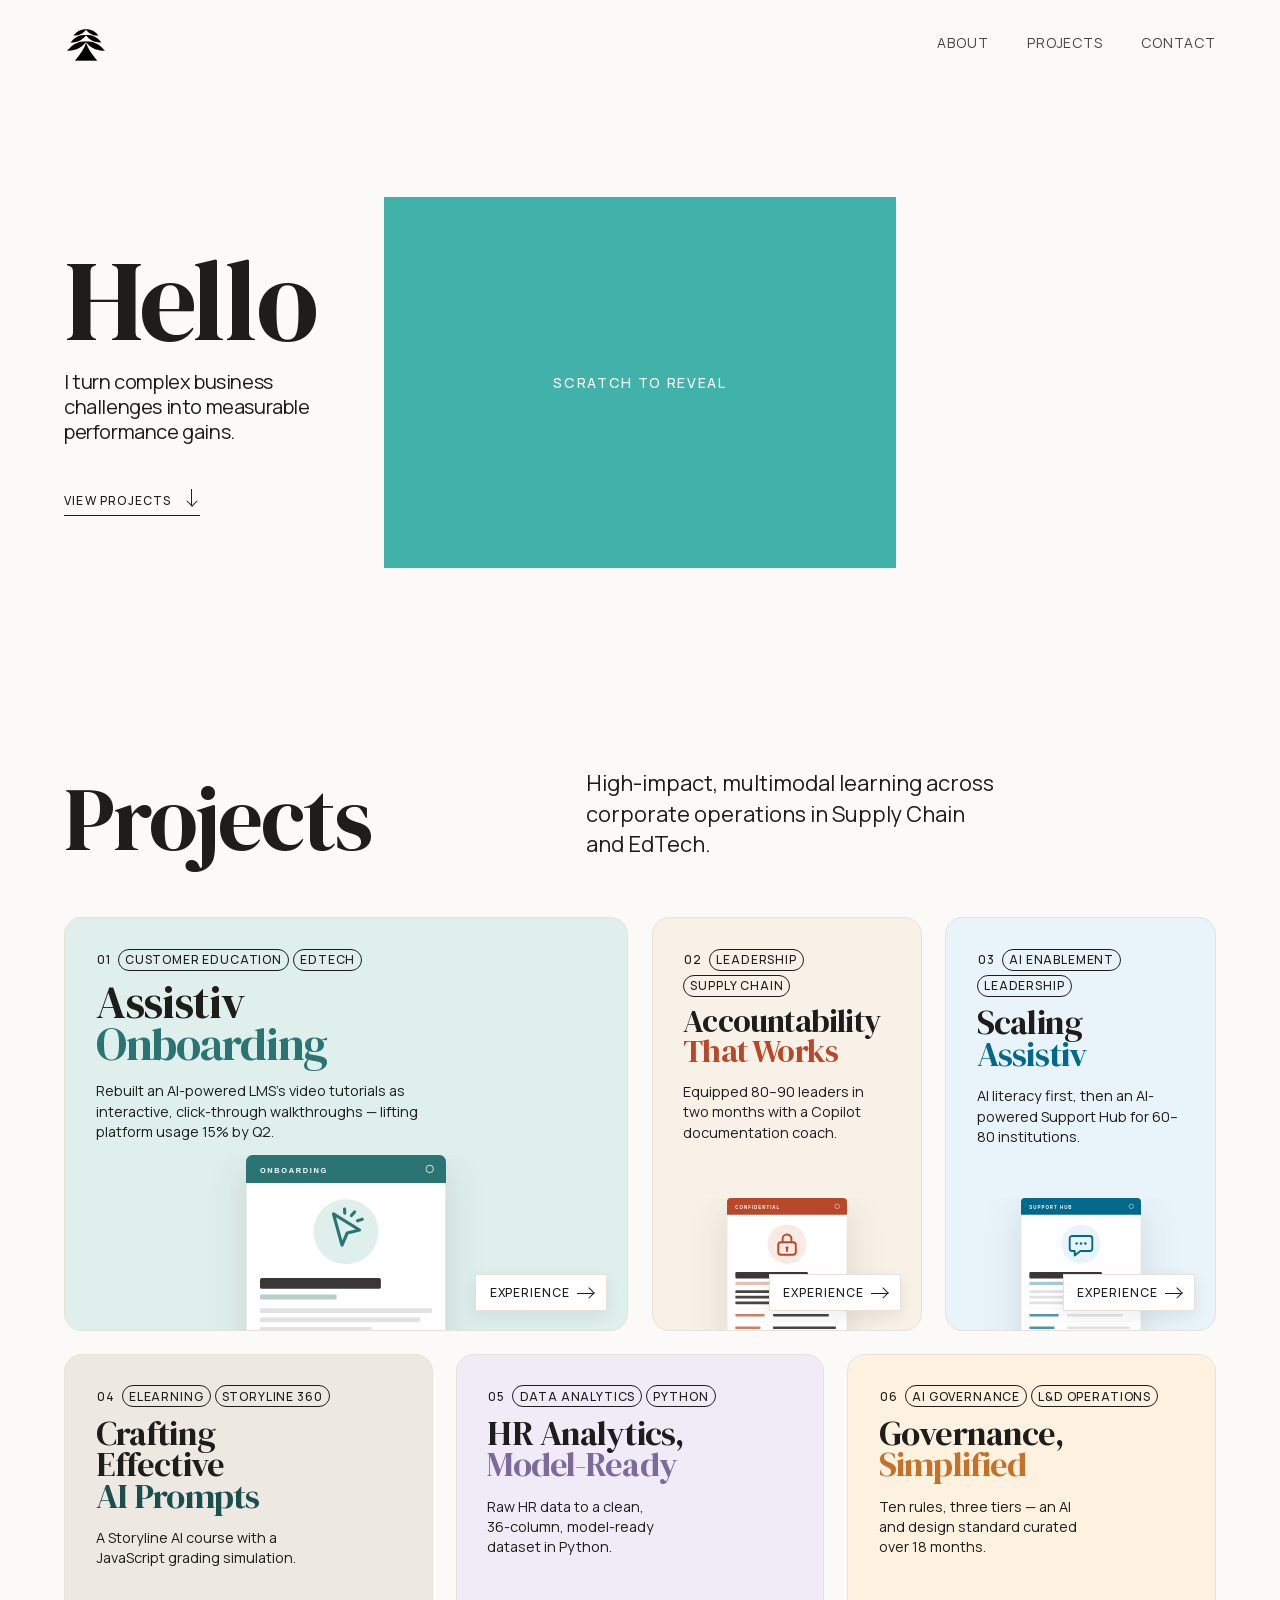
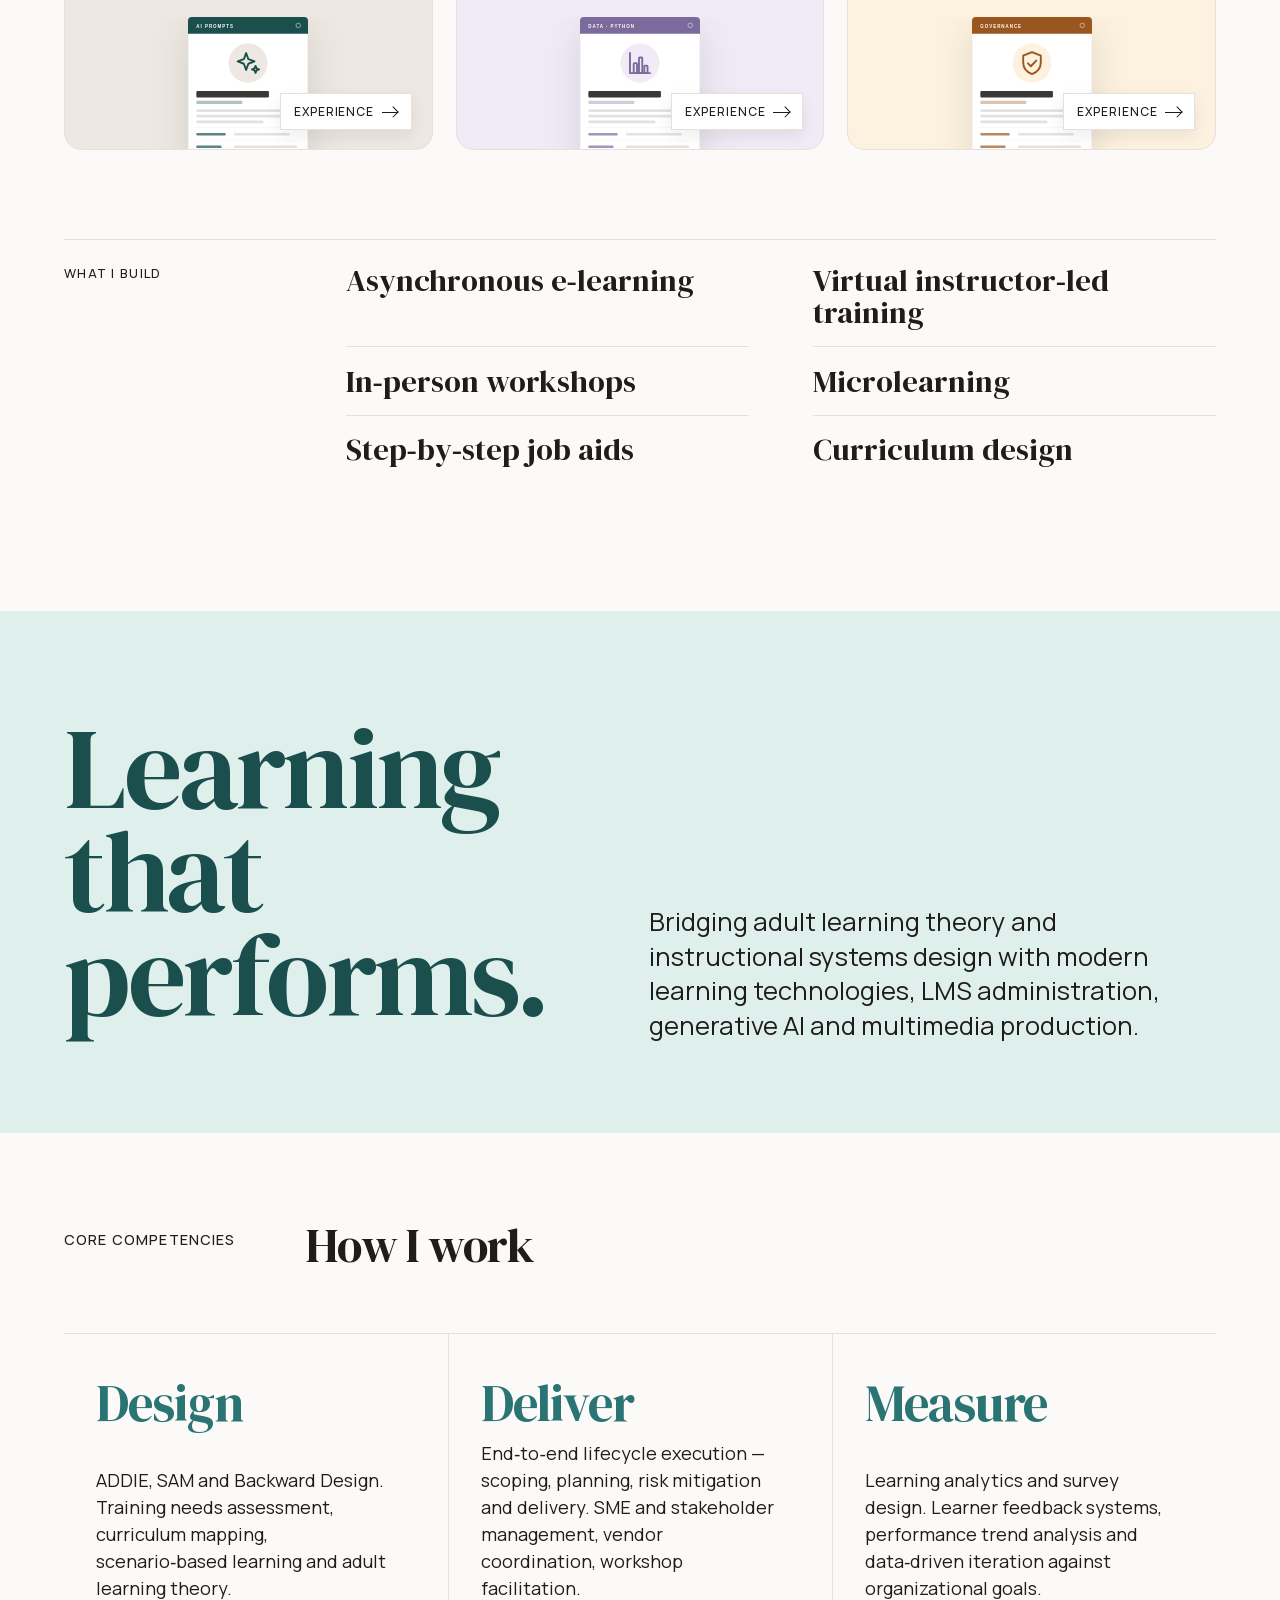
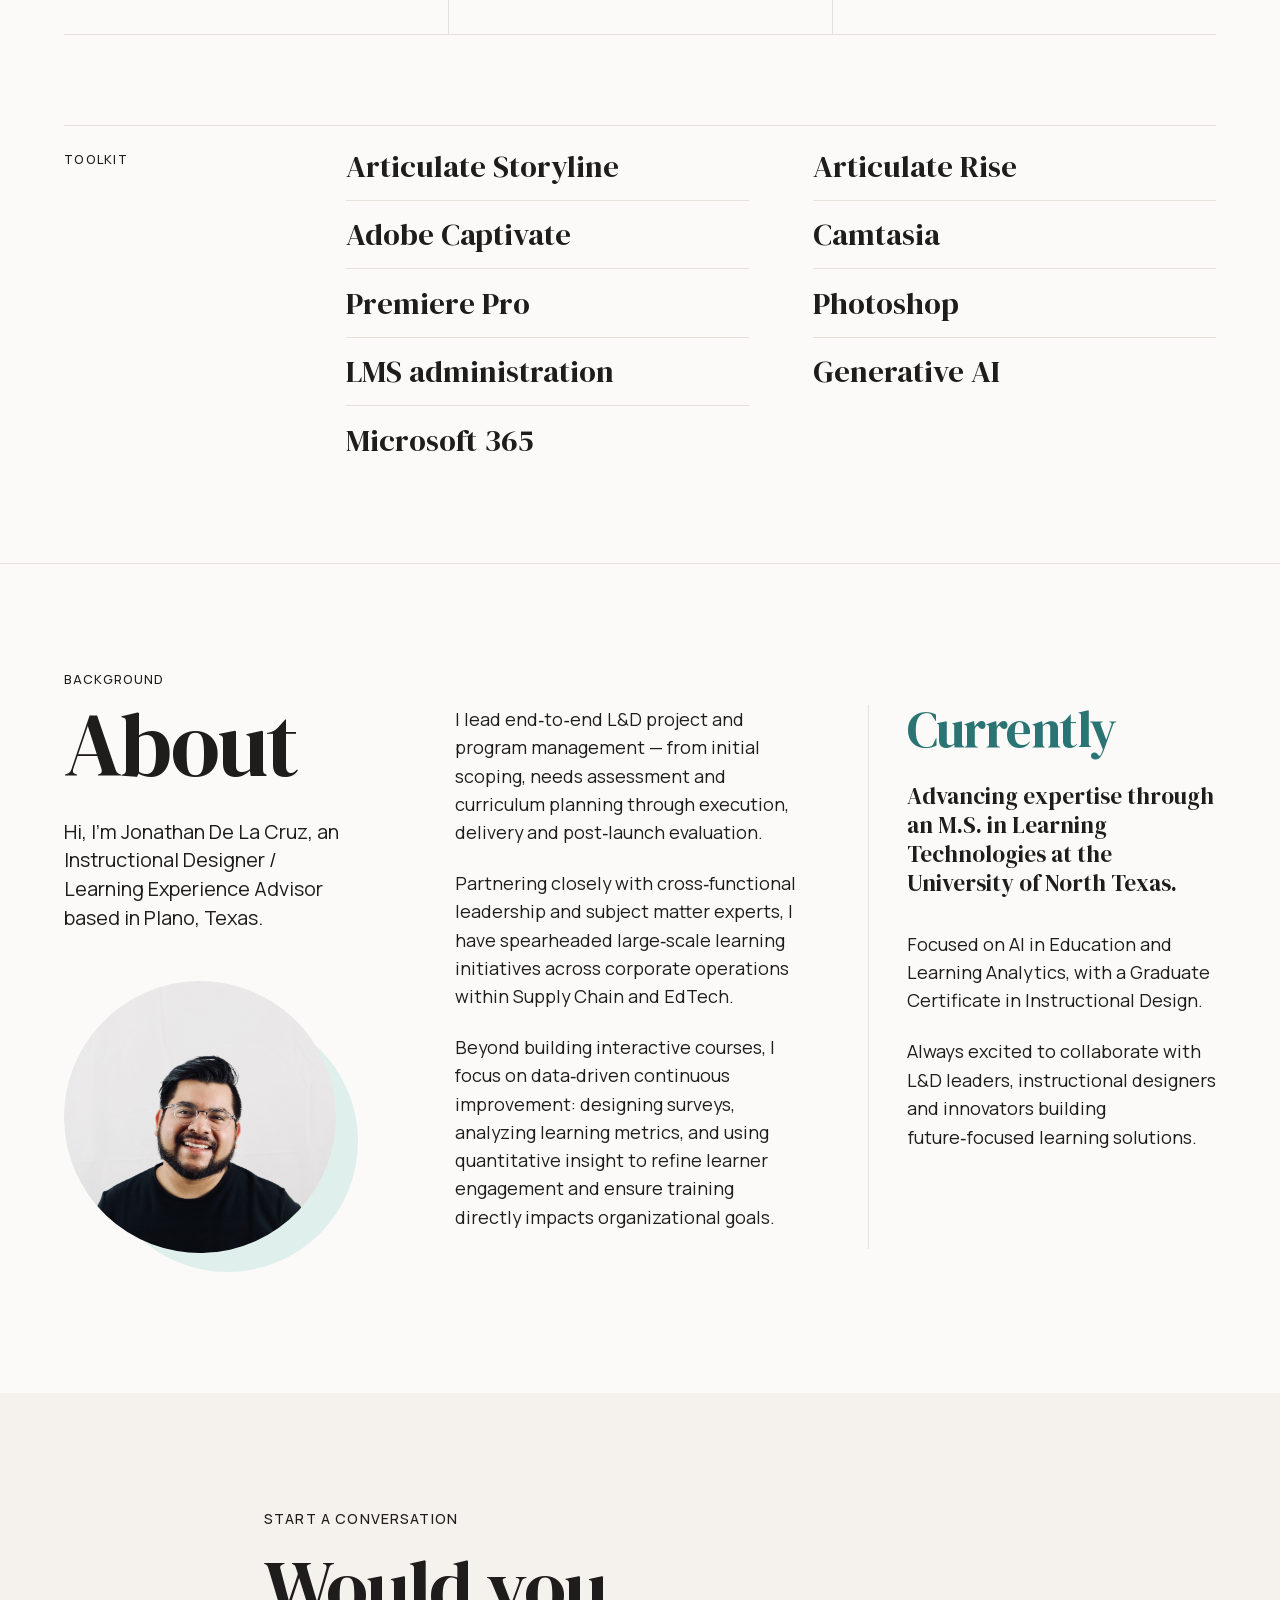
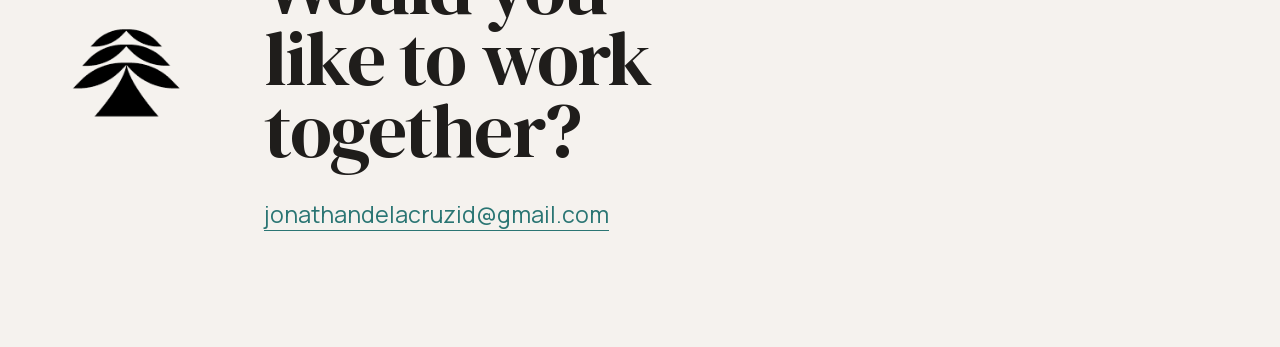
==== index.html @ afb8cd5b "First version of portfolio Static site for GitHub Pages at jonathandelacruzid.github.io. Original .m" ====
<!DOCTYPE html>
<html lang="en">
<head>
  <meta charset="UTF-8">
  <meta name="viewport" content="width=device-width, initial-scale=1">
  <meta name="description" content="Portfolio of Jonathan De La Cruz — Instructional Designer based in Plano, Texas.">
  <link rel="icon" type="image/png" href="/brand/logo.png">
  <title>Jonathan De La Cruz — Instructional Designer</title>
  <link rel="stylesheet" href="/_astro/global.C__PRQxV.css?v=2026091125">
</head>
<body>
<a class="skip-link" href="#top">Skip to main content</a>

<header class="site-header">
  <a class="mark-link" href="#top" aria-label="Home"><img src="/brand/logo.png" alt=""></a>
  <nav aria-label="Primary navigation">
    <a href="#about">About</a>
    <a href="#projects">Projects</a>
    <a href="#contact">Contact</a>
  </nav>
</header>

<main id="top" tabindex="-1">

  <!-- ============ HERO ============ -->
  <section class="hero" aria-labelledby="hero-title">
    <div class="hero-copy">
      <p class="hero-hello">Hello</p>
      <h1 id="hero-title">I turn complex business challenges into measurable performance gains.</h1>
      <a class="hero-project-link" href="#projects">View projects <span class="ui-arrow ui-arrow-down" aria-hidden="true"></span></a>
    </div>
    <!-- Interactive scratch panel. Scratching reveals the name and title underneath. -->
    <div class="scratch-reveal" role="button" tabindex="0" aria-label="Scratch to reveal: Jonathan De La Cruz, Instructional Designer / Learning Experience Advisor">
      <div class="scratch-underlay" aria-hidden="true">
        <span class="scratch-name">Jonathan De La Cruz</span>
        <span class="scratch-title">Instructional Designer / Learning Experience Advisor</span>
      </div>
      <canvas class="scratch-canvas" aria-hidden="true"></canvas>
      <p class="scratch-prompt">Scratch to reveal</p>
    </div>
  </section>

  <!-- ============ PROJECTS ============ -->
  <section class="project-index" id="projects" aria-labelledby="projects-title">
    <header class="project-index-heading">
      <h2 id="projects-title">Projects</h2>
      <p>High-impact, multimodal learning across corporate operations in Supply Chain and EdTech.</p>
    </header>

    <div class="project-mosaic">

      <article class="project-tile project-tile--01">
        <div class="tile-copy">
          <p class="tile-number"><span>01</span><span>Customer education</span><span>EdTech</span></p>
          <h3><a class="tile-main-link" href="/projects/01/">Assistiv<br><em>Onboarding</em></a></h3>
          <p>Rebuilt an AI-powered LMS’s video tutorials as interactive, click-through walkthroughs — lifting platform usage 15% by Q2.</p>
        </div>
        <div class="tile-art" aria-hidden="true"><img src="/images/cards/01.svg" alt=""></div>
        <a class="tile-experience" href="/projects/01/" aria-label="Experience: Assistiv Onboarding">Experience <span class="ui-arrow" aria-hidden="true"></span></a>
      </article>

      <article class="project-tile project-tile--02">
        <div class="tile-copy">
          <p class="tile-number"><span>02</span><span>Leadership</span><span>Supply chain</span></p>
          <h3><a class="tile-main-link" href="/projects/02/">Accountability <em>That Works</em></a></h3>
          <p>Equipped 80–90 leaders in two months with a Copilot documentation coach.</p>
        </div>
        <div class="tile-art" aria-hidden="true"><img src="/images/cards/02.svg" alt=""></div>
        <a class="tile-experience" href="/projects/02/" aria-label="Experience: Accountability That Works">Experience <span class="ui-arrow" aria-hidden="true"></span></a>
      </article>

      <article class="project-tile project-tile--03">
        <div class="tile-copy">
          <p class="tile-number"><span>03</span><span>AI enablement</span><span>Leadership</span></p>
          <h3><a class="tile-main-link" href="/projects/03/">Scaling <em>Assistiv</em></a></h3>
          <p>AI literacy first, then an AI-powered Support Hub for 60–80 institutions.</p>
        </div>
        <div class="tile-art" aria-hidden="true"><img src="/images/cards/03.svg" alt=""></div>
        <a class="tile-experience" href="/projects/03/" aria-label="Experience: Scaling Assistiv">Experience <span class="ui-arrow" aria-hidden="true"></span></a>
      </article>

      <article class="project-tile project-tile--04">
        <div class="tile-copy">
          <p class="tile-number"><span>04</span><span>eLearning</span><span>Storyline 360</span></p>
          <h3><a class="tile-main-link" href="/projects/04/">Crafting Effective<br><em>AI Prompts</em></a></h3>
          <p>A Storyline AI course with a JavaScript grading simulation.</p>
        </div>
        <div class="tile-art" aria-hidden="true"><img src="/images/cards/04.svg" alt=""></div>
        <a class="tile-experience" href="/projects/04/" aria-label="Experience: Crafting Effective AI Prompts">Experience <span class="ui-arrow" aria-hidden="true"></span></a>
      </article>

      <article class="project-tile project-tile--05">
        <div class="tile-copy">
          <p class="tile-number"><span>05</span><span>Data analytics</span><span>Python</span></p>
          <h3><a class="tile-main-link" href="/projects/05/">HR Analytics,<br><em>Model-Ready</em></a></h3>
          <p>Raw HR data to a clean, 36-column, model-ready dataset in Python.</p>
        </div>
        <div class="tile-art" aria-hidden="true"><img src="/images/cards/05.svg" alt=""></div>
        <a class="tile-experience" href="/projects/05/" aria-label="Experience: HR Analytics, Model-Ready">Experience <span class="ui-arrow" aria-hidden="true"></span></a>
      </article>

      <article class="project-tile project-tile--06">
        <div class="tile-copy">
          <p class="tile-number"><span>06</span><span>AI governance</span><span>L&amp;D operations</span></p>
          <h3><a class="tile-main-link" href="/projects/06/">Governance,<br><em>Simplified</em></a></h3>
          <p>Ten rules, three tiers — an AI and design standard curated over 18 months.</p>
        </div>
        <div class="tile-art" aria-hidden="true"><img src="/images/cards/06.svg" alt=""></div>
        <a class="tile-experience" href="/projects/06/" aria-label="Experience: Governance, Simplified">Experience <span class="ui-arrow" aria-hidden="true"></span></a>
      </article>

    </div>

    <aside class="capabilities" aria-labelledby="capabilities-title">
      <h3 id="capabilities-title">What I build</h3>
      <ul>
        <li>Asynchronous e&#8209;learning</li>
        <li>Virtual instructor&#8209;led training</li>
        <li>In&#8209;person workshops</li>
        <li>Microlearning</li>
        <li>Step&#8209;by&#8209;step job aids</li>
        <li>Curriculum design</li>
      </ul>
    </aside>
  </section>


  <!-- ============ STATEMENT ============ -->
  <section class="practice-transition">
    <h2>Learning that performs.</h2>
    <p>Bridging adult learning theory and instructional systems design with modern learning
      technologies, LMS administration, generative AI and multimedia production.</p>
  </section>

  <!-- ============ PRACTICE ============ -->
  <section class="practice" aria-labelledby="practice-title">
    <div class="practice-intro">
      <p class="section-label">Core competencies</p>
      <h2 id="practice-title">How I work</h2>
    </div>

    <div class="practice-grid">
      <article class="practice-item">
        <h3>Design</h3>
        <p>ADDIE, SAM and Backward Design. Training needs assessment, curriculum mapping,
          scenario&#8209;based learning and adult learning theory.</p>
      </article>
      <article class="practice-item design">
        <h3>Deliver</h3>
        <p>End&#8209;to&#8209;end lifecycle execution — scoping, planning, risk mitigation and delivery.
          SME and stakeholder management, vendor coordination, workshop facilitation.</p>
      </article>
      <article class="practice-item experience">
        <h3>Measure</h3>
        <p>Learning analytics and survey design. Learner feedback systems, performance trend
          analysis and data&#8209;driven iteration against organizational goals.</p>
      </article>
    </div>

    <aside class="capabilities" aria-labelledby="toolkit-title">
      <h3 id="toolkit-title">Toolkit</h3>
      <ul>
        <li>Articulate Storyline</li>
        <li>Articulate Rise</li>
        <li>Adobe Captivate</li>
        <li>Camtasia</li>
        <li>Premiere Pro</li>
        <li>Photoshop</li>
        <li>LMS administration</li>
        <li>Generative AI</li>
        <li>Microsoft 365</li>
      </ul>
    </aside>
  </section>

  <!-- ============ ABOUT ============ -->
  <section class="about" id="about" aria-labelledby="about-title">
    <div class="about-heading">
      <p class="section-label">Background</p>
      <h2 id="about-title">About</h2>
      <p>Hi, I’m Jonathan De La Cruz, an Instructional Designer / Learning Experience Advisor based in Plano, Texas.</p>
    </div>
    <figure class="about-portrait">
      <img src="/images/headshot.jpg" alt="Jonathan De La Cruz">
    </figure>
    <div class="about-copy">
      <div class="about-story">
        <p>I lead end&#8209;to&#8209;end L&amp;D project and program management — from initial scoping, needs
          assessment and curriculum planning through execution, delivery and post&#8209;launch evaluation.</p>
        <p>Partnering closely with cross&#8209;functional leadership and subject matter experts, I have
          spearheaded large&#8209;scale learning initiatives across corporate operations within Supply
          Chain and EdTech.</p>
        <p>Beyond building interactive courses, I focus on data&#8209;driven continuous improvement:
          designing surveys, analyzing learning metrics, and using quantitative insight to refine
          learner engagement and ensure training directly impacts organizational goals.</p>
      </div>
      <div class="about-salon">
        <h3>Currently</h3>
        <p class="about-salon-intro">Advancing expertise through an M.S. in Learning Technologies at the
          University of North Texas.</p>
        <p>Focused on AI in Education and Learning Analytics, with a Graduate Certificate in
          Instructional Design.</p>
        <p>Always excited to collaborate with L&amp;D leaders, instructional designers and innovators
          building future&#8209;focused learning solutions.</p>
      </div>
    </div>
  </section>

  <!-- ============ CONTACT ============ -->
  <section class="contact" id="contact" aria-labelledby="contact-title">
    <img src="/brand/logo.png" alt="">
    <div>
      <p class="section-label">Start a conversation</p>
      <h2 id="contact-title">Would you like to work together?</h2>
      <a class="contact-email" href="mailto:jonathandelacruzid@gmail.com">jonathandelacruzid@gmail.com</a>
    </div>
  </section>

</main>

<script type="module">
  // Scratch-to-reveal hero panel. The cover color is read from the --blue
  // token, so it follows the palette in _astro/global.C__PRQxV.css.
  const panel = document.querySelector('.scratch-reveal');
  const canvas = panel?.querySelector('.scratch-canvas');
  if (panel instanceof HTMLElement && canvas instanceof HTMLCanvasElement) {
    const ctx = canvas.getContext('2d');
    let drawing = false;

    const cover = () =>
      getComputedStyle(document.documentElement).getPropertyValue('--accent').trim() || '#41B2A9';

    // Repaint the cover only when the panel's width changes. Phones fire resize when the
    // browser toolbar hides on scroll, which would otherwise wipe the scratch progress.
    let paintedWidth = 0;
    const resize = () => {
      const box = panel.getBoundingClientRect();
      if (Math.round(box.width) === paintedWidth) return;
      paintedWidth = Math.round(box.width);
      const dpr = Math.min(window.devicePixelRatio || 1, 2);
      canvas.width = Math.round(box.width * dpr);
      canvas.height = Math.round(box.height * dpr);
      canvas.style.width = `${box.width}px`;
      canvas.style.height = `${box.height}px`;
      ctx?.setTransform(dpr, 0, 0, dpr, 0, 0);
      if (ctx) {
        ctx.globalCompositeOperation = 'source-over';
        ctx.fillStyle = cover();
        ctx.fillRect(0, 0, box.width, box.height);
      }
    };

    const scratch = (event) => {
      if (!ctx) return;
      const box = canvas.getBoundingClientRect();
      ctx.globalCompositeOperation = 'destination-out';
      ctx.beginPath();
      ctx.arc(event.clientX - box.left, event.clientY - box.top, Math.max(28, box.width * 0.07), 0, Math.PI * 2);
      ctx.fill();
      panel.classList.add('is-started');
    };

    canvas.addEventListener('pointerdown', (e) => { drawing = true; canvas.setPointerCapture(e.pointerId); scratch(e); });
    canvas.addEventListener('pointermove', (e) => drawing && scratch(e));
    // Once most of the cover is scratched away, clear the rest so small screens don't
    // have to scratch every corner. Samples the canvas alpha on a coarse grid.
    const clearedShare = () => {
      if (!ctx) return 0;
      const { width, height } = canvas;
      const data = ctx.getImageData(0, 0, width, height).data;
      let clear = 0, total = 0;
      for (let y = 0; y < height; y += 12) for (let x = 0; x < width; x += 12) {
        total++;
        if (data[(y * width + x) * 4 + 3] < 128) clear++;
      }
      return total ? clear / total : 0;
    };
    canvas.addEventListener('pointerup', () => {
      drawing = false;
      if (clearedShare() > 0.45) panel.classList.add('is-revealed');
    });
    canvas.addEventListener('pointercancel', () => { drawing = false; });
    panel.addEventListener('keydown', (e) => {
      if (e.key === 'Enter' || e.key === ' ') { e.preventDefault(); panel.classList.add('is-revealed', 'is-started'); }
    });

    resize();
    window.addEventListener('resize', resize, { passive: true });
  }
</script>

</body>
</html>
---- _astro/global.C__PRQxV.css ----
@font-face {
  font-family:DM Serif Display;
  font-style:normal;
  font-display:swap;
  font-weight:400;
  src:url(/_astro/dm-serif-display-latin-ext-400-normal.woff2) format("woff2");
  unicode-range:U+0100-02BA, U+02BD-02C5, U+02C7-02CC, U+02CE-02D7, U+02DD-02FF, U+0304, U+0308, U+0329, U+1D00-1DBF, U+1E00-1E9F, U+1EF2-1EFF, U+2020, U+20A0-20AB, U+20AD-20C0, U+2113, U+2C60-2C7F, U+A720-A7FF
}
@font-face {
  font-family:DM Serif Display;
  font-style:normal;
  font-display:swap;
  font-weight:400;
  src:url(/_astro/dm-serif-display-latin-400-normal.woff2) format("woff2");
  unicode-range:U+0000-00FF, U+0131, U+0152-0153, U+02BB-02BC, U+02C6, U+02DA, U+02DC, U+0304, U+0308, U+0329, U+2000-206F, U+20AC, U+2122, U+2191, U+2193, U+2212, U+2215, U+FEFF, U+FFFD
}
@font-face {
  font-family:Manrope;
  font-style:normal;
  font-display:swap;
  font-weight:400 600;
  src:url(/_astro/manrope-latin-ext-normal.woff2) format("woff2");
  unicode-range:U+0100-02BA, U+02BD-02C5, U+02C7-02CC, U+02CE-02D7, U+02DD-02FF, U+0304, U+0308, U+0329, U+1D00-1DBF, U+1E00-1E9F, U+1EF2-1EFF, U+2020, U+20A0-20AB, U+20AD-20C0, U+2113, U+2C60-2C7F, U+A720-A7FF
}
@font-face {
  font-family:Manrope;
  font-style:normal;
  font-display:swap;
  font-weight:400 600;
  src:url(/_astro/manrope-latin-normal.woff2) format("woff2");
  unicode-range:U+0000-00FF, U+0131, U+0152-0153, U+02BB-02BC, U+02C6, U+02DA, U+02DC, U+0304, U+0308, U+0329, U+2000-206F, U+20AC, U+2122, U+2191, U+2193, U+2212, U+2215, U+FEFF, U+FFFD
}
:root {
  /* ---------- Wandor Bright ----------
     Paper ground, ink type, teal as the single action color.
     Change these values and the whole site re-themes. */

  /* surfaces */
  --paper:        #FBFAF8;   /* page ground — the white */
  --paper-warm:   #F5F2EE;   /* secondary surface */
  --card:         #EDE8E2;   /* raised / inset blocks */
  --line:         #E6E1DA;   /* hairlines and dividers */

  /* ink */
  --ink:          #1F1D1B;   /* body + headings */
  --ink-2:        #4A453F;   /* secondary text */
  --ink-3:        #7A736B;   /* labels, captions, meta */

  /* primary — sea teal */
  --teal-100:     #DFEFEC;
  --teal-300:     #8FD8D0;
  --teal-500:     #41B2A9;
  --teal-700:     #2A7573;
  --teal-900:     #1B4F4E;

  /* accents */
  --sky-300:      #8FD6F0;
  --sky-600:      #3A9FC4;
  --sky-800:      #00698C;

  --sun-300:      #F5C97F;
  --sun-500:      #F0A848;
  --sun-700:      #C4712A;

  --clay-500:     #D9603F;
  --clay-700:     #B8482A;

  --plum-400:     #9E86C0;
  --plum-600:     #7C6A9C;

  --sand-200:     #EFE3D3;
  --sand-400:     #D9B98C;

  /* ultra-light surface tints — added to match --teal-100's lightness,
     so each project slot can have its own ground without going saturated */
  --sky-100:      #E8F4FA;
  --sun-100:      #FDF1DF;
  --clay-100:     #FBEAE3;
  --plum-100:     #F0EBF6;
  --sand-100:     #F8F1E7;

  /* roles */
  --bg:           var(--paper);
  --fg:           var(--ink);
  --accent:       var(--teal-500);
  --accent-hover: #2F9A92;
  --accent-ink:   #FFFFFF;
  --link:         var(--teal-700);
  --link-hover:   var(--clay-700);

  /* type */
  --display:"DM Serif Display", Georgia, serif;
  --sans:"Manrope", system-ui, sans-serif;

  /* rhythm — wider gutter than the source for more air */
  --gutter:clamp(1.5rem, 5vw, 7rem)
}
* {
  box-sizing:border-box
}
html {
  scroll-behavior:smooth
}
body {
  background:var(--paper);
  color:var(--ink);
  font-family:var(--sans);
  -webkit-font-smoothing:antialiased;
  text-rendering:optimizelegibility;
  margin:0;
  font-size:1.125rem;
  line-height:1.45
}
h1,
h2,
h3 {
  text-wrap:balance
}
p {
  text-wrap:pretty
}
::selection {
  background:var(--teal-100);
  color:var(--ink)
}
a {
  color:inherit;
  text-underline-offset:.35em
}
a:focus-visible {
  outline:3px solid var(--teal-500);
  outline-offset:6px
}
.site-header {
  z-index:10;
  padding:1.25rem var(--gutter);
  text-transform:uppercase;
  letter-spacing:.06em;
  justify-content:space-between;
  align-items:center;
  font-size:.875rem;
  display:flex;
  position:absolute;
  inset:0 0 auto
}
.mark-link img {
  object-fit:contain;
  width:3rem;
  height:3rem;
  display:block
}
.site-header nav {
  gap:clamp(1.25rem,3vw,3rem);
  display:flex
}
.site-header nav a {
  border-bottom:1px solid #0000;
  padding-block:.35rem;
  text-decoration:none
}
.site-header nav a:hover {
  border-bottom-color:currentColor
}
.hero {
  background:var(--paper);
  min-height:74svh;
  padding:0;
  display:block;
  position:relative;
  overflow:hidden
}
.hero-copy {
  z-index:2;
  max-width:70rem;
  min-height:74svh;
  padding:clamp(8rem,14vh,11rem) var(--gutter) clamp(5rem, 9vh, 7.5rem);
  background:var(--paper);
  flex-direction:column;
  justify-content:flex-end;
  display:flex;
  position:relative
}
.wordmark {
  width:min(23rem,78vw);
  height:auto;
  margin:0 0 1rem;
  display:block
}
.hero h1 {
  max-width:25ch;
  font-family:var(--sans);
  letter-spacing:-.02em;
  margin:0;
  font-size:clamp(1.25rem,1.5vw,1.65rem);
  font-weight:400;
  line-height:1.25
}
.hero-project-link {
  letter-spacing:.1em;
  text-transform:uppercase;
  border-bottom:1px solid;
  align-self:flex-start;
  margin-top:clamp(2.5rem,5vh,4rem);
  padding-bottom:.35rem;
  font-size:.75rem;
  font-weight:500;
  text-decoration:none
}
.hero-project-link span {
  margin-left:.6rem;
  transition:transform .2s;
  display:inline-block
}
.hero-project-link:hover span {
  transform:translateY(.2rem)
}
.scratch-reveal {
  z-index:3;
  aspect-ratio:1.38;
  cursor:crosshair;
  touch-action:none;
  width:clamp(23rem,38vw,34rem);
  position:absolute;
  bottom:clamp(3.5rem,7vh,5.5rem);
  right:clamp(3rem,7vw,8rem);
  overflow:hidden
}
.scratch-reveal:focus-visible {
  outline:3px solid var(--teal-500);
  outline-offset:.5rem
}
.scratch-underlay {
  background:var(--paper-warm);
  color:var(--teal-700);
  clip-path:polygon(3% 7%,96% 0,100% 91%,7% 100%,0 54%);
  flex-direction:column;
  justify-content:center;
  padding:clamp(2rem,4vw,4rem);
  display:flex;
  position:absolute;
  inset:0;
  overflow:hidden
}
.scratch-underlay span {
  z-index:1;
  font-family:var(--display);
  font-size:clamp(2.4rem,4.2vw,4.8rem);
  line-height:.88;
  position:relative
}
.scratch-underlay span:nth-child(2) {
  margin-left:12%
}
.scratch-underlay span:nth-child(3) {
  margin-left:2%
}
.scratch-canvas {
  z-index:2;
  display:block;
  position:absolute;
  inset:0
}
.scratch-prompt {
  z-index:3;
  color:var(--accent-ink);
  letter-spacing:.12em;
  text-transform:uppercase;
  pointer-events:none;
  margin:0;
  font-size:.7rem;
  font-weight:500;
  transition:opacity .25s;
  position:absolute;
  top:45%;
  right:12%
}
.scratch-reveal.is-started .scratch-prompt {
  opacity:0
}
.scratch-reveal.is-revealed .scratch-canvas {
  opacity:0;
  transition:opacity .45s
}
.hero-showcase {
  background:var(--paper-warm);
  min-width:0
}
.hero-image {
  width:100%;
  min-width:0;
  height:100%;
  min-height:0;
  margin:0;
  position:relative;
  overflow:hidden
}
.hero-image>img:first-child {
  object-fit:cover;
  object-position:center;
  opacity:.9;
  width:100%;
  height:100%;
  transition:transform 1.2s cubic-bezier(.2,.7,.2,1);
  display:block
}
.hero-image:hover>img:first-child {
  transform:scale(1.02)
}
.hero-image figcaption {
  z-index:2;
  background:var(--paper-warm);
  color:var(--ink);
  letter-spacing:.06em;
  text-transform:uppercase;
  padding:.65rem .8rem .58rem;
  font-size:.72rem;
  font-weight:500;
  position:absolute;
  bottom:1.25rem;
  left:1.25rem
}
.hero-image figcaption span {
  color:var(--clay-700);
  margin-right:.65rem
}
.hero-intro {
  background:var(--paper-warm);
  color:var(--ink);
  grid-template-columns:minmax(6rem,.28fr) minmax(0,1fr);
  align-items:center;
  gap:clamp(1.75rem,3vw,3rem);
  padding:clamp(7rem,10vw,10rem) clamp(2rem,5vw,6rem);
  display:grid
}
.hero-intro>img {
  aspect-ratio:1;
  object-fit:cover;
  border-radius:50%;
  align-self:start;
  width:min(100%,8rem);
  margin-top:.35rem;
  display:block
}
.hero-intro-kicker {
  letter-spacing:.1em;
  text-transform:uppercase;
  margin:0 0 2.25rem;
  font-size:.7rem;
  font-weight:500
}
.hero-intro-statement {
  max-width:22ch;
  font-family:var(--display);
  margin:0;
  font-size:clamp(1.9rem,2.45vw,2.8rem);
  line-height:1.12
}
.hero-intro-copy {
  max-width:35rem;
  margin:2rem 0 0;
  font-size:clamp(1rem,1.25vw,1.2rem);
  line-height:1.55
}
.hero-intro a {
  letter-spacing:.09em;
  text-transform:uppercase;
  border-bottom:1px solid;
  margin-top:2.5rem;
  padding-bottom:.3rem;
  font-size:.72rem;
  font-weight:500;
  text-decoration:none;
  display:inline-block
}
.hero-intro a span {
  margin-left:.5rem;
  transition:transform .2s;
  display:inline-block
}
.hero-intro a:hover span {
  transform:translate(.25rem)
}
@media (width>=801px) {
  .site-header nav {
    color:var(--ink-2);
    text-shadow:none
  }
  .site-header nav a {
    padding-inline:0
  }
}
.motion-shape {
  transform-box:fill-box;
  transform-origin:50%;
  will-change:transform
}
.motion-shape-one {
  fill:var(--plum-400);
  animation:30s infinite shape-one
}
.motion-shape-two {
  fill:var(--clay-500);
  animation:30s infinite shape-two
}
.motion-shape-three {
  fill:var(--sun-500);
  animation:30s infinite shape-three
}
.motion-mark {
  opacity:0;
  transform-box:fill-box;
  transform-origin:50%;
  will-change:transform, opacity
}
.motion-title {
  fill:var(--ink);
  font-family:var(--display);
  letter-spacing:-.025em;
  will-change:transform, opacity;
  opacity:0;
  font-size:52px
}
.motion-subtitle {
  fill:var(--ink-3);
  font-family:var(--sans);
  letter-spacing:.02em;
  will-change:transform, opacity;
  opacity:0;
  font-size:20px;
  font-weight:500
}
@keyframes shape-one {
  0%,
  to {
    animation-timing-function:cubic-bezier(.45,0,.55,1);
    transform:translate(-122px,-62px)rotate(-9deg)scale(.66)
  }
  13% {
    animation-timing-function:cubic-bezier(.45,0,.55,1);
    transform:translate(-56px,-112px)rotate(-4deg)scale(.72)
  }
  26% {
    animation-timing-function:cubic-bezier(.45,0,.55,1);
    transform:translate(44px,-70px)rotate(1deg)scale(.8)
  }
  39% {
    animation-timing-function:cubic-bezier(.45,0,.55,1);
    transform:translate(72px,-18px)rotate(3deg)scale(.78)
  }
  51% {
    animation-timing-function:cubic-bezier(.45,0,.55,1);
    transform:translate(14px,74px)rotate(4deg)scale(.73)
  }
  64% {
    animation-timing-function:cubic-bezier(.45,0,.55,1);
    transform:translate(8px,144px)rotate(9deg)scale(.76)
  }
  77% {
    animation-timing-function:cubic-bezier(.45,0,.55,1);
    transform:translate(-116px,92px)rotate(1deg)scale(.69)
  }
  89% {
    animation-timing-function:cubic-bezier(.45,0,.55,1);
    transform:translate(-154px,12px)rotate(-6deg)scale(.64)
  }
}
@keyframes shape-two {
  0%,
  to {
    animation-timing-function:cubic-bezier(.45,0,.55,1);
    transform:translate(126px,-76px)rotate(9deg)scale(.65)
  }
  13% {
    animation-timing-function:cubic-bezier(.45,0,.55,1);
    transform:translate(158px,10px)rotate(6deg)scale(.68)
  }
  26% {
    animation-timing-function:cubic-bezier(.45,0,.55,1);
    transform:translate(70px,88px)rotate(1deg)scale(.8)
  }
  39% {
    animation-timing-function:cubic-bezier(.45,0,.55,1);
    transform:translate(-18px,14px)rotate(-2deg)scale(.78)
  }
  51% {
    animation-timing-function:cubic-bezier(.45,0,.55,1);
    transform:translate(54px,84px)rotate(-4deg)scale(.73)
  }
  64% {
    animation-timing-function:cubic-bezier(.45,0,.55,1);
    transform:translate(-24px,154px)rotate(-9deg)scale(.75)
  }
  77% {
    animation-timing-function:cubic-bezier(.45,0,.55,1);
    transform:translate(116px,112px)rotate(-1deg)scale(.7)
  }
  89% {
    animation-timing-function:cubic-bezier(.45,0,.55,1);
    transform:translate(166px,6px)rotate(7deg)scale(.63)
  }
}
@keyframes shape-three {
  0%,
  to {
    animation-timing-function:cubic-bezier(.45,0,.55,1);
    transform:translate(-18px,138px)rotate(6deg)scale(.64)
  }
  13% {
    animation-timing-function:cubic-bezier(.45,0,.55,1);
    transform:translate(-104px,122px)rotate(-2deg)scale(.68)
  }
  26% {
    animation-timing-function:cubic-bezier(.45,0,.55,1);
    transform:translate(-82px,18px)rotate(-5deg)scale(.8)
  }
  39% {
    animation-timing-function:cubic-bezier(.45,0,.55,1);
    transform:translate(-72px,-18px)rotate(-2deg)scale(.78)
  }
  51% {
    animation-timing-function:cubic-bezier(.45,0,.55,1);
    transform:translate(18px,24px)rotate(3deg)scale(.73)
  }
  64% {
    animation-timing-function:cubic-bezier(.45,0,.55,1);
    transform:translate(124px,8px)rotate(9deg)scale(.74)
  }
  77% {
    animation-timing-function:cubic-bezier(.45,0,.55,1);
    transform:translate(102px,116px)rotate(2deg)scale(.68)
  }
  89% {
    animation-timing-function:cubic-bezier(.45,0,.55,1);
    transform:translate(20px,166px)rotate(-4deg)scale(.62)
  }
}
@keyframes mark-awaken {
  0%,
  30%,
  to {
    opacity:0;
    transform:rotate(-5deg)scale(.72)
  }
  40% {
    opacity:1;
    transform:rotate(-1deg)scale(.97)
  }
  52% {
    opacity:1;
    transform:rotate(1deg)scale(1.02)
  }
  62% {
    opacity:0;
    transform:rotate(4deg)scale(.82)
  }
}
@keyframes title-reveal {
  0%,
  32%,
  to {
    opacity:0;
    transform:translateY(10px)
  }
  42% {
    opacity:1;
    transform:translateY(1px)
  }
  53% {
    opacity:1;
    transform:translateY(-1px)
  }
  63% {
    opacity:0;
    transform:translateY(-8px)
  }
}
.scroll-cue {
  z-index:4;
  width:2rem;
  height:3.5rem;
  color:var(--ink-3);
  position:absolute;
  bottom:7vh;
  left:50%;
  transform:translate(-50%)
}
.scroll-cue span,
.scroll-cue:after {
  content:"";
  background:currentColor;
  position:absolute;
  left:50%
}
.scroll-cue span {
  width:2px;
  height:2.75rem;
  top:0
}
.scroll-cue:after {
  background:0 0;
  border:2px solid;
  border-width:0 2px 2px 0;
  width:1rem;
  height:1rem;
  bottom:.25rem;
  transform:translate(-45%)rotate(45deg)
}
.projects-intro,
.practice-transition {
  min-height:30svh;
  padding:clamp(3.5rem, 6vw, 6rem) var(--gutter);
  background:var(--paper-warm);
  color:var(--ink);
  grid-template-columns:.8fr 1.2fr;
  align-items:center;
  gap:clamp(3rem,8vw,9rem);
  display:grid
}
.projects-intro h2,
.practice-transition h2 {
  margin:0;
  font-size:clamp(3.8rem,7vw,7rem);
  line-height:.9
}
.projects-intro p,
.practice-transition p {
  max-width:34rem;
  margin:0;
  font-size:clamp(1.25rem,2vw,1.8rem);
  line-height:1.4
}
.practice-transition {
  background:var(--teal-100);
  min-height:58svh;
  color:var(--ink);
  padding-block:clamp(4.5rem,7vw,7rem)
}
.practice-transition h2 {
  color:var(--teal-900);
  font-size:clamp(4.5rem,9vw,9rem)
}
.practice-transition p {
  align-self:end;
  padding-bottom:0;
  line-height:1.35
}
.project-index {
  padding:clamp(5.5rem, 8vw, 8.5rem) var(--gutter) clamp(6.5rem, 10vw, 10rem);
  background:var(--paper);
  color:var(--ink)
}
.project-index-heading {
  grid-template-columns:.8fr 1.2fr;
  align-items:end;
  gap:clamp(3rem,8vw,9rem);
  margin-bottom:clamp(2.75rem,4.5vw,4.5rem);
  display:grid
}
.project-index-heading h2 {
  margin:0;
  font-size:clamp(3.8rem,7vw,7rem);
  line-height:.9
}
.project-index-heading p {
  max-width:31rem;
  margin:0;
  font-size:clamp(1.15rem,1.7vw,1.55rem);
  line-height:1.4
}
.project-mosaic {
  grid-template-rows:repeat(2,minmax(24rem,44vh));
  grid-template-columns:repeat(12,minmax(0,1fr));
  gap:clamp(1.1rem,1.8vw,1.75rem);
  display:grid
}
.project-tile {
  isolation:isolate;
  min-width:0;
  position:relative;
  overflow:hidden;
  border:1px solid var(--line);
  border-radius:1.1rem
}
.project-tile--01 {
  color:var(--ink);
  background:var(--teal-100);
  grid-area:1/1/3/6
}
.project-tile--02 {
  color:var(--ink);
  background:var(--sand-100);
  grid-area:1/6/auto/9
}
.project-tile--03 {
  color:var(--ink);
  background:var(--sky-100);
  grid-area:2/6/auto/9
}
.project-tile--05 {
  color:var(--ink);
  background:var(--plum-100);
  grid-area:1/9/auto/13
}
.project-tile--06 {
  background:var(--sun-100);
  color:var(--ink);
  grid-area:2/9/auto/13
}
.tile-copy {
  z-index:2;
  padding:clamp(1.6rem,2.4vw,2.4rem);
  position:relative
}
.tile-number {
  letter-spacing:.07em;
  text-transform:uppercase;
  flex-wrap:wrap;
  gap:.25rem;
  margin:0 0 .65rem;
  font-size:.52rem;
  font-weight:500;
  line-height:1;
  display:flex
}
.tile-number span {
  border:1px solid;
  border-radius:999px;
  padding:.27rem .38rem .23rem
}
.tile-number span:first-child {
  border-color:#0000;
  border-radius:0;
  margin-right:.15rem;
  padding-inline:0
}
.project-tile h3 {
  max-width:13ch;
  margin:0;
  font-size:clamp(1.75rem,2.7vw,3.4rem);
  line-height:.91
}
.project-tile h3 em {
  font-style:normal
}
.project-tile--01 h3 {
  font-size:clamp(3rem,4.8vw,5.8rem)
}
.project-tile--01 h3 em {
  color:var(--teal-700)
}
.project-tile--02 h3 em {
  color:var(--clay-700)
}
.project-tile--03 h3 em {
  color:var(--sky-800)
}
.project-tile--05 h3 em {
  color:var(--plum-600)
}
.project-tile--06 h3 em {
  color:var(--sun-700)
}
.tile-copy>p:last-child {
  max-width:28ch;
  margin:1rem 0 0;
  font-size:clamp(.9rem,1vw,1rem);
  line-height:1.42
}
.project-tile--02 .tile-copy>p:last-child,.project-tile--03 .tile-copy>p:last-child,.project-tile--05 .tile-copy>p:last-child,.project-tile--06 .tile-copy>p:last-child {
  max-width:23ch
}
.tile-main-link {
  color:inherit;
  text-decoration:none
}
.tile-main-link:after {
  content:"";
  z-index:1;
  position:absolute;
  inset:0
}
.tile-experience {
  z-index:4;
  color:var(--ink);
  letter-spacing:.08em;
  text-transform:uppercase;
  background:#FFFFFF;
  border:1px solid var(--line);
  align-items:center;
  gap:.45rem;
  padding:.65rem .82rem .57rem;
  font-size:.7rem;
  font-weight:500;
  line-height:1;
  text-decoration:none;
  transition:transform .2s,box-shadow .2s;
  display:inline-flex;
  position:absolute;
  bottom:1.15rem;
  right:1.25rem;
  box-shadow:0 .35rem 1rem #1f1d1b14
}
.tile-experience:hover {
  transform:translate(-2px,-2px);
  box-shadow:0 .6rem 1.4rem #1f1d1b1f
}
.tile-art {
  z-index:0;
  pointer-events:none;
  position:absolute;
  inset:0
}
.tile-art img {
  transition:transform .65s cubic-bezier(.2,.75,.2,1);
  display:block
}
.project-tile:hover .tile-art img {
  transform:scale(1.035)rotate(.5deg)
}
.project-tile:focus-within {
  outline:3px solid var(--teal-500);
  outline-offset:-3px
}
.project-tile--01 .tile-art {
  top:40%
}
.tile-01-bg {
  object-fit:cover;
  opacity:.42;
  width:100%;
  height:100%;
  position:absolute;
  inset:0
}
.tile-01-fg {
  z-index:1;
  object-fit:contain;
  filter:drop-shadow(0 1.2rem 1.4rem #1f1d1b1f);
  width:73%;
  height:82%;
  position:absolute;
  bottom:-5%;
  left:13%
}
.project-tile--02 .tile-art {
  top:56%;
  overflow:hidden
}
.project-tile--02 .tile-art img {
  width:52%;
  position:absolute;
  bottom:-44%;
  right:-3%
}
.project-tile--03 .tile-art {
  border:1px solid;
  height:40%;
  inset:auto .9rem .9rem 42%;
  overflow:hidden
}
.project-tile--03 .tile-art img {
  object-fit:cover;
  object-position:left top;
  width:100%;
  height:100%
}
.project-tile--05 .tile-copy>p:last-child {
  max-width:20ch
}
.project-tile--05 .tile-art {
  top:47%;
  overflow:hidden
}
.project-tile--05 .tile-art img {
  object-fit:contain;
  filter:drop-shadow(-.8rem 1rem 1rem #1f1d1b1f);
  width:63%;
  height:96%;
  position:absolute;
  bottom:-26%;
  right:-3%
}
.project-tile--06 .tile-art {
  height:42%;
  inset:auto 0 0 53%;
  overflow:hidden
}
.project-tile--06 .tile-art img {
  object-fit:cover;
  object-position:left center;
  width:100%;
  height:100%
}
.capabilities {
  border-top:1px solid var(--line);
  grid-template-columns:.8fr 3.2fr;
  gap:clamp(2rem,5vw,6rem);
  margin-top:clamp(4rem,7vw,7rem);
  padding-top:1.5rem;
  display:grid
}
.capabilities h3 {
  font-family:var(--sans);
  letter-spacing:.1em;
  text-transform:uppercase;
  margin:0;
  font-size:.72rem;
  font-weight:500
}
.capabilities ul {
  grid-template-columns:repeat(2,minmax(0,1fr));
  gap:0 clamp(2rem,5vw,6rem);
  margin:0;
  padding:0;
  list-style:none;
  display:grid
}
.capabilities li {
  font-family:var(--display);
  padding:0 0 1.1rem;
  font-size:clamp(1.5rem,2.4vw,2.5rem);
  line-height:1.05
}
.capabilities li:nth-child(n+3) {
  border-top:1px solid var(--line);
  padding-top:1.1rem
}
.featured {
  z-index:3;
  min-height:105svh;
  padding:clamp(4rem, 9vw, 9rem) var(--gutter);
  background:var(--sun-100);
  color:var(--ink);
  grid-template-columns:.85fr 1.15fr;
  align-items:center;
  gap:clamp(3rem,8vw,9rem);
  margin-top:0;
  display:grid;
  position:relative
}
.section-label {
  text-transform:uppercase;
  letter-spacing:.08em;
  margin:0 0 2rem;
  font-size:.9rem;
  font-weight:500
}
h2,
h3 {
  font-family:var(--display);
  letter-spacing:-.025em;
  font-weight:400
}
.featured h2 {
  margin:0;
  font-size:clamp(4rem,8vw,8rem);
  line-height:.88
}
.featured-description {
  max-width:33rem;
  margin:2rem 0;
  font-size:clamp(1.1rem,1.6vw,1.45rem)
}
.project-meta {
  letter-spacing:.08em;
  text-transform:uppercase;
  max-width:34rem;
  margin:0 0 2rem;
  font-size:.78rem;
  font-weight:500;
  line-height:1.6
}
.text-link {
  align-items:center;
  gap:.55rem;
  font-weight:500;
  text-decoration-thickness:2px;
  display:inline-flex
}
.ui-arrow {
  color:currentColor;
  flex:none;
  width:1rem;
  height:1rem;
  display:inline-block;
  position:relative
}
.ui-arrow:before {
  content:"";
  background:currentColor;
  width:100%;
  height:1px;
  position:absolute;
  top:calc(50% - .5px);
  left:0
}
.ui-arrow:after {
  content:"";
  border-top:1px solid;
  border-right:1px solid;
  width:.45rem;
  height:.45rem;
  position:absolute;
  top:calc(50% - .25rem);
  right:0;
  transform:rotate(45deg)
}
.ui-arrow-external {
  transform:rotate(-45deg)
}
.ui-arrow-down {
  transform:rotate(90deg)
}
.featured-preview img {
  width:100%;
  height:auto;
  display:block
}
.case-03-preview {
  min-width:0
}
.experience-browser {
  aspect-ratio:16/10;
  background:var(--paper-warm);
  border:1px solid var(--line);
  border-radius:1.25rem;
  position:relative;
  overflow:hidden;
  box-shadow:0 1.2rem 2.4rem #1f1d1b1a
}
.experience-browser>span {
  z-index:2;
  aspect-ratio:1;
  background:var(--clay-500);
  border-radius:50%;
  width:.48rem;
  position:absolute;
  top:.8rem
}
.experience-browser>span:first-child {
  left:1rem
}
.experience-browser>span:nth-child(2) {
  background:var(--sun-500);
  left:1.8rem
}
.experience-browser>span:nth-child(3) {
  background:var(--teal-300);
  border:1px solid var(--line);
  left:2.6rem
}
.experience-browser>img {
  object-fit:cover;
  object-position:center;
  width:95.6%;
  height:95.6%;
  position:absolute;
  inset:2.2%
}
.case-01-backdrop {
  z-index:-3;
  object-fit:cover;
  opacity:.38;
  width:120%;
  height:90%;
  position:absolute;
  inset:5% -10%;
  mask-image:linear-gradient(#0000,#000 15% 82%,#0000)
}
.project-status {
  color:var(--ink-3);
  letter-spacing:.11em;
  text-transform:uppercase;
  margin:0 0 1.3rem;
  font-size:.76rem;
  font-weight:500
}
.project-actions {
  flex-wrap:wrap;
  align-items:center;
  gap:1.25rem 2.25rem;
  display:flex
}
.subtle-link {
  color:var(--ink-3)
}
.dot-one {
  aspect-ratio:1;
  background:var(--sun-500);
  width:24%;
  top:9%;
  left:0
}
.dot-two {
  aspect-ratio:1;
  background:var(--teal-500);
  width:17%;
  top:31%;
  right:2%
}
.dot-three {
  aspect-ratio:1;
  background:var(--clay-500);
  width:11%;
  bottom:8%;
  left:5%
}
.practice {
  background:var(--paper);
  color:var(--ink);
  padding:clamp(5rem, 7vw, 7rem) var(--gutter)
}
.practice-intro {
  grid-template-columns:.35fr 1.65fr;
  gap:3rem;
  margin-bottom:clamp(3rem,5vw,5rem);
  display:grid
}
.practice-intro .section-label {
  margin-bottom:0;
  padding-top:.45rem
}
.practice h2 {
  white-space:nowrap;
  max-width:none;
  margin:0;
  font-size:clamp(2.6rem,3.7vw,3.8rem);
  line-height:.98
}
.practice-grid {
  border-top:1px solid var(--line);
  border-bottom:1px solid var(--line);
  grid-template-columns:repeat(3,1fr);
  display:grid
}
.practice-item {
  min-height:15rem;
  color:var(--ink);
  flex-direction:column;
  justify-content:space-between;
  padding:clamp(1.5rem,2.5vw,2.5rem);
  display:flex
}
.practice-item h3 {
  margin:0;
  font-size:clamp(2.7rem,4vw,4rem)
}
.practice-item p {
  max-width:27ch;
  margin:0;
  line-height:1.5
}
.practice-item+.practice-item {
  border-left:1px solid var(--line)
}
.practice-item.design,
.practice-item.experience {
  background:0 0;
  transform:none
}
.practice-item h3 {
  color:var(--teal-700)
}
.about {
  background:var(--paper);
  color:var(--ink);
  padding:clamp(7rem, 11vw, 11rem) var(--gutter);
  border-top:1px solid var(--line);
  grid-template-columns:minmax(15rem,.55fr) minmax(0,1.45fr);
  grid-template-areas:"heading copy""portrait copy";
  align-items:start;
  gap:3rem clamp(4rem,8vw,9rem);
  display:grid
}
.about-heading {
  grid-area:heading
}
.about-heading .section-label {
  margin:0 0 2rem;
  font-size:.72rem
}
.about h2 {
  margin:0;
  font-size:clamp(4.5rem,7vw,6rem);
  line-height:.9
}
.about-heading>p:not(.section-label) {
  max-width:21rem;
  margin:2rem 0 0;
  font-size:clamp(1.2rem,1.55vw,1.5rem);
  line-height:1.45
}
.about-portrait {
  grid-area:portrait;
  justify-self:start;
  width:min(100%,17rem);
  margin:0;
  position:relative
}
.about-portrait:before {
  content:"";
  aspect-ratio:1;
  z-index:0;
  background:var(--teal-100);
  border-radius:50%;
  width:96%;
  position:absolute;
  bottom:-7%;
  right:-8%
}
.about-portrait img {
  z-index:1;
  aspect-ratio:1;
  object-fit:cover;
  border-radius:50%;
  width:100%;
  display:block;
  position:relative;
  transform:rotate(-1.5deg)
}
.about-copy {
  grid-area:copy;
  grid-template-columns:repeat(2,minmax(0,1fr));
  gap:clamp(3rem,5vw,6rem);
  max-width:72rem;
  display:grid
}
.about-story {
  font-size:clamp(1.12rem,1.35vw,1.35rem);
  line-height:1.55
}
.about-copy p {
  max-width:58ch;
  line-height:1.58
}
.about-copy p:first-child {
  margin-top:0
}
.about-copy p+p {
  margin-top:1.4rem
}
.about-salon {
  border-left:1px solid var(--line);
  padding-left:clamp(2rem,3vw,3.5rem)
}
.about-salon h3 {
  color:var(--teal-700);
  margin:0 0 1.8rem;
  font-size:clamp(2.8rem,4vw,4.5rem);
  line-height:.95
}
.about-salon .about-salon-intro {
  max-width:30ch;
  font-family:var(--display);
  margin-bottom:2rem;
  font-size:clamp(1.35rem,1.8vw,1.8rem);
  line-height:1.25
}
.contact {
  min-height:52svh;
  padding:clamp(6rem, 9vw, 9rem) var(--gutter);
  background:var(--paper-warm);
  color:var(--ink);
  grid-template-columns:.25fr 1.75fr;
  align-items:center;
  gap:clamp(2.5rem,5vw,5rem);
  display:grid
}
.contact .section-label {
  margin-bottom:1.4rem
}
.contact>img {
  width:min(9rem,100%)
}
.contact h2 {
  max-width:13ch;
  margin:0;
  font-size:clamp(3.5rem,6vw,5.8rem);
  line-height:.93
}
.contact-email {
  color:var(--teal-700);
  text-underline-offset:.3em;
  margin-top:2rem;
  font-size:clamp(1.15rem,1.8vw,1.55rem);
  text-decoration-thickness:1px;
  display:inline-block
}
.case-page {
  background:var(--paper);
  color:var(--ink)
}
.case-header {
  z-index:20;
  min-height:5.5rem;
  padding:.75rem var(--gutter);
  border-bottom:1px solid var(--line);
  background:var(--paper);
  letter-spacing:.09em;
  text-transform:uppercase;
  justify-content:space-between;
  align-items:center;
  font-size:.8rem;
  font-weight:500;
  display:flex;
  position:sticky;
  inset:0 0 auto;
  color:var(--ink)!important
}
.case-header img {
  object-fit:contain;
  width:3rem;
  height:3rem;
  display:block
}
.case-header a {
  text-decoration:none
}
.case-home {
  align-items:center;
  gap:.75rem;
  display:inline-flex
}
.case-05 .case-header {
  color:var(--ink)
}
.case-02 .case-header {
  color:var(--ink)
}
.case-01 .case-header {
  color:var(--ink)
}
.case-02 .project-status {
  color:var(--ink-3)
}
.case-hero {
  min-height:100svh;
  padding:clamp(8rem, 12vw, 11rem) var(--gutter) clamp(5rem, 8vw, 8rem);
  grid-template-columns:minmax(22rem,1fr) minmax(25rem,.9fr);
  align-items:center;
  gap:clamp(3rem,7vw,8rem);
  display:grid;
  position:relative;
  overflow:hidden
}
.case-05 .case-hero {
  color:var(--ink);
  background:var(--plum-100)
}
.case-06 .case-hero {
  background:var(--sun-100);
  color:var(--ink)
}
.case-03 .case-hero {
  color:var(--ink);
  background:var(--sky-100)
}
.case-02 .case-hero {
  color:var(--ink);
  background:var(--sand-100)
}
.case-01 .case-hero {
  color:var(--ink);
  background:var(--teal-100)
}
.case-hero-copy {
  z-index:2;
  position:relative
}
.case-hero h1 {
  max-width:11ch;
  font-family:var(--display);
  letter-spacing:-.035em;
  margin:0;
  font-size:clamp(4rem,7.8vw,6rem);
  font-weight:400;
  line-height:.88
}
.case-hero h1 em {
  color:var(--teal-700);
  font-style:normal
}
.case-06 .case-hero h1 em {
  color:var(--sun-700)
}
.case-03 .case-hero h1 em {
  color:var(--sky-800)
}
.case-02 .case-hero h1 em {
  color:var(--clay-700)
}
.case-01 .case-hero h1 em {
  color:var(--teal-700)
}
.case-deck {
  max-width:35rem;
  margin:2rem 0 0;
  font-size:clamp(1.2rem,1.8vw,1.6rem)
}
.case-actions {
  margin-top:2rem
}
.case-button {
  letter-spacing:.08em;
  text-transform:uppercase;
  border:1px solid;
  align-items:center;
  gap:.8rem;
  padding:.95rem 1.2rem;
  font-size:.8rem;
  font-weight:500;
  text-decoration:none;
  transition:background .25s,color .25s;
  display:inline-flex
}
.case-button:hover {
  color:var(--accent-ink);
  background:var(--accent-hover)
}
.secondary-button {
  margin-left:.7rem
}
.case-hero-art {
  place-items:center;
  min-height:72svh;
  display:grid;
  position:relative
}
.case-hero-art span {
  aspect-ratio:1;
  border:1px solid var(--line);
  border-radius:50%;
  width:76%;
  position:absolute;
  transform:rotate(-11deg)
}
.case-hero-art img {
  object-fit:contain;
  filter:drop-shadow(-1.5rem 2.2rem 1.8rem #1f1d1b1f);
  width:min(78%,30rem);
  max-height:73svh;
  position:relative
}
.case-06-preview {
  transform:rotate(1.2deg)
}
.case-06-preview img {
  border:1px solid var(--line);
  width:100%;
  display:block
}
.case-02-art {
  isolation:isolate;
  place-items:center;
  min-height:72svh;
  display:grid;
  position:relative
}
.case-02-art img {
  z-index:2;
  object-fit:contain;
  width:min(75%,31rem);
  max-height:74svh;
  position:relative;
  transform:rotate(1deg);
  box-shadow:0 2rem 4rem #1f1d1b1a
}
.case-01-art {
  isolation:isolate;
  place-items:center;
  min-height:72svh;
  display:grid;
  position:relative
}
.case-01-art .case-01-backdrop {
  opacity:.42;
  width:124%;
  height:94%;
  inset:3% -12%;
  mask-image:linear-gradient(#0000,#000 14% 84%,#0000)
}
.case-01-art span {
  aspect-ratio:1.28;
  z-index:-1;
  border:1px solid var(--teal-300);
  border-radius:50%;
  width:78%;
  position:absolute;
  transform:rotate(-7deg)
}
.case-01-art>img:last-child {
  object-fit:contain;
  filter:drop-shadow(0 2rem 2rem #1f1d1b1f);
  width:min(94%,39rem);
  max-height:70svh;
  transform:rotate(-2deg)
}
.case-dot {
  z-index:1;
  border-radius:50%;
  position:absolute
}
.case-dot-one {
  aspect-ratio:1;
  background:var(--sun-500);
  width:27%;
  top:10%;
  left:0
}
.case-dot-two {
  aspect-ratio:1;
  background:var(--teal-500);
  width:18%;
  top:34%;
  right:0
}
.case-dot-three {
  aspect-ratio:1;
  background:var(--clay-500);
  width:12%;
  bottom:7%;
  left:5%
}
.case-intro {
  min-height:90svh;
  padding:clamp(6rem, 11vw, 11rem) var(--gutter);
  grid-template-columns:.5fr 1.5fr;
  align-content:center;
  gap:clamp(3rem,8vw,9rem);
  display:grid
}
.case-number {
  letter-spacing:.11em;
  text-transform:uppercase;
  margin:0 0 1.5rem;
  font-size:.75rem;
  font-weight:500
}
.case-intro h2 {
  max-width:18ch;
  margin:0;
  font-size:clamp(3rem,5.8vw,5.8rem);
  line-height:.97
}
.case-intro>p:last-child {
  grid-column:2;
  max-width:40rem;
  margin:1.6rem 0 0;
  font-size:clamp(1.15rem,1.7vw,1.45rem)
}
.case-process {
  padding:clamp(6rem, 10vw, 10rem) var(--gutter);
  grid-template-columns:.8fr 1.2fr;
  gap:clamp(4rem,8vw,9rem);
  display:grid
}
.dark-section {
  color:var(--ink);
  background:var(--paper-warm)
}
.case-06-process {
  background:var(--paper-warm);
  color:var(--ink)
}
.case-03-process {
  color:var(--ink);
  background:var(--paper-warm)
}
.case-03-decisions {
  color:var(--ink);
  background:var(--paper)
}
.case-03-role {
  color:var(--ink);
  background:var(--sky-100)
}
.case-02-process {
  color:var(--ink);
  background:var(--paper-warm)
}
.case-01-process {
  color:var(--ink);
  background:var(--paper-warm)
}
.process-heading h2 {
  margin:0;
  font-size:clamp(3.6rem,6vw,6rem);
  line-height:.92
}
.journey-list {
  counter-reset:journey;
  margin:0;
  padding:0;
  list-style:none
}
.journey-list li {
  counter-increment:journey;
  border-top:1px solid;
  grid-template-columns:3rem .7fr 1.3fr;
  align-items:baseline;
  gap:2rem;
  min-height:7.5rem;
  padding:1.5rem 0;
  display:grid
}
.journey-list li:before {
  content:counter(journey, decimal-leading-zero);
  letter-spacing:.1em;
  font-size:.7rem
}
.journey-list span {
  font-family:var(--display);
  font-size:clamp(1.6rem,2.5vw,2.5rem)
}
.journey-list p {
  grid-column:3;
  max-width:27rem;
  margin:0
}
.case-image-section {
  min-height:100svh;
  padding:clamp(6rem, 10vw, 10rem) var(--gutter);
  background:var(--card);
  grid-template-columns:1fr .8fr;
  align-items:center;
  gap:clamp(3rem,8vw,9rem);
  display:grid
}
.historical-figure {
  margin:0
}
.historical-figure img {
  object-fit:cover;
  object-position:center 26%;
  filter:sepia(.18)contrast(1.05);
  width:100%;
  max-height:74svh;
  display:block
}
.historical-figure figcaption {
  letter-spacing:.05em;
  max-width:55ch;
  margin-top:.9rem;
  font-size:.7rem;
  line-height:1.55
}
.case-01-image-section {
  color:var(--ink);
  background:var(--teal-100)
}
.case-01-image-section .historical-figure img {
  object-position:center;
  filter:none
}
.case-image-copy h2 {
  margin:0;
  font-size:clamp(3rem,5vw,5rem);
  line-height:.98
}
.case-image-copy>p:last-child {
  max-width:34rem;
  font-size:1.15rem
}
.decision-section {
  padding:clamp(6rem, 10vw, 10rem) var(--gutter);
  background:var(--paper)
}
.decision-grid {
  border-top:1px solid var(--line);
  grid-template-columns:repeat(2,1fr);
  display:grid
}
.decision-grid article {
  border-bottom:1px solid var(--line);
  min-height:18rem;
  padding:clamp(2rem,4vw,4rem) 0
}
.decision-grid article:nth-child(odd) {
  border-right:1px solid var(--line);
  padding-right:clamp(2rem,5vw,5rem)
}
.decision-grid article:nth-child(2n) {
  padding-left:clamp(2rem,5vw,5rem)
}
.decision-grid h3 {
  margin:0 0 1rem;
  font-size:clamp(2rem,3.5vw,3.4rem)
}
.decision-grid p {
  max-width:34rem;
  margin:0
}
.case-role {
  min-height:82svh;
  padding:clamp(6rem, 10vw, 10rem) var(--gutter);
  background:var(--teal-100);
  color:var(--ink);
  grid-template-columns:.45fr 1.55fr;
  align-content:center;
  gap:clamp(3rem,7vw,8rem);
  display:grid
}
.case-05 .case-role {
  color:var(--ink);
  background:var(--plum-100)
}
.case-02-role {
  background:var(--sand-100);
  color:var(--ink)
}
.case-02-decisions {
  background:var(--paper)
}
.case-01-decisions {
  color:var(--ink);
  background:var(--paper)
}
.case-01-role {
  color:var(--ink);
  background:var(--teal-100)
}
.case-role h2 {
  max-width:22ch;
  margin:0;
  font-size:clamp(2.7rem,4.6vw,4.8rem);
  line-height:1
}
.case-role>p:last-child {
  grid-column:2;
  max-width:42rem;
  margin:2rem 0 0;
  font-size:1.15rem
}
.case-notice {
  padding:clamp(4.5rem, 7vw, 7rem) var(--gutter);
  color:var(--ink);
  background:var(--paper-warm);
  grid-template-columns:.45fr 1.55fr;
  gap:clamp(3rem,7vw,8rem);
  display:grid
}
.case-notice h2 {
  margin:0;
  font-size:clamp(2.1rem,3.5vw,3.5rem);
  line-height:1
}
.case-notice>div {
  max-width:48rem
}
.case-notice p {
  margin:0;
  font-size:1rem;
  line-height:1.65
}
.case-notice p+p {
  margin-top:1.25rem
}
.case-next {
  min-height:62svh;
  padding:clamp(5rem, 9vw, 9rem) var(--gutter);
  background:var(--paper-warm);
  color:var(--ink);
  flex-direction:column;
  justify-content:center;
  display:flex
}
.case-next p {
  letter-spacing:.1em;
  text-transform:uppercase;
  margin:0 0 1.5rem;
  font-size:.75rem
}
.case-next a {
  max-width:17ch;
  font-family:var(--display);
  font-size:clamp(3rem,6vw,6rem);
  line-height:.95;
  text-decoration-thickness:2px
}
.case-next .ui-arrow {
  width:.8em;
  height:.8em
}
@media (width<=800px) {
  .site-header {
    padding-top:1rem;
    font-size:.72rem;
    position:absolute
  }
  .mark-link img {
    width:2.65rem;
    height:2.65rem
  }
  .site-header nav {
    gap:clamp(.85rem,4vw,1.4rem)
  }
  .hero {
    min-height:72svh
  }
  .hero-copy {
    min-height:72svh;
    padding:7rem var(--gutter) 4rem
  }
  .wordmark {
    width:min(21rem,78vw)
  }
  .hero h1 {
    max-width:18ch
  }
  .hero-project-link {
    margin-top:2.75rem
  }
  .scratch-reveal {
    right:var(--gutter);
    width:min(9.5rem,37vw);
    top:5.8rem;
    bottom:auto
  }
  .scratch-underlay {
    padding:1rem
  }
  .scratch-underlay span {
    font-size:clamp(.8rem,4.15vw,1.2rem)
  }
  .scratch-prompt {
    font-size:.48rem;
    right:8%
  }
  .hero-showcase {
    display:block
  }
  .hero-image figcaption {
    font-size:.52rem;
    bottom:.65rem;
    left:.65rem
  }
  .hero-intro {
    padding:5rem var(--gutter);
    grid-template-columns:1fr;
    gap:1.75rem
  }
  .hero-intro>img {
    width:7rem
  }
  .hero-intro-kicker {
    margin-bottom:1.5rem
  }
  .hero-intro-statement {
    max-width:24ch;
    font-size:clamp(1.75rem,7.5vw,2.35rem);
    line-height:1.16
  }
  .projects-intro,
  .practice-transition {
    grid-template-columns:1fr;
    min-height:auto
  }
  .project-index {
    padding-top:3.75rem;
    padding-bottom:5rem
  }
  .project-index-heading {
    grid-template-columns:1fr;
    align-items:start;
    gap:1rem
  }
  .project-index-heading h2 {
    font-size:clamp(2.75rem,13vw,4rem)
  }
  .project-index-heading p {
    max-width:29ch;
    padding-bottom:0;
    font-size:clamp(.82rem,3.5vw,1rem);
    line-height:1.4
  }
  .project-mosaic {
    grid-template-rows:none;
    grid-template-columns:1fr
  }
  .project-tile--01,
  .project-tile--02,
  .project-tile--03,
  .project-tile--05,
  .project-tile--06 {
    grid-area:auto/1;
    min-height:23rem
  }
  .project-tile--01 {
    min-height:33rem
  }
  .project-tile h3 {
    font-size:clamp(2.25rem,11vw,3.5rem)
  }
  .project-tile--01 h3 {
    font-size:clamp(2.9rem,14vw,4.7rem)
  }
  .tile-copy>p:last-child {
    max-width:24ch;
    font-size:.92rem
  }
  .project-tile--02 .tile-art img {
    bottom:-42%
  }
  .project-tile--05 .tile-art img {
    width:57%
  }
  .capabilities {
    grid-template-columns:1fr;
    gap:1.5rem;
    margin-top:4.5rem
  }
  .capabilities ul {
    grid-template-columns:1fr
  }
  .capabilities li {
    border-top:1px solid var(--line);
    padding:1rem 0;
    font-size:clamp(1.65rem,8vw,2.35rem)
  }
  .featured {
    grid-template-columns:1fr;
    min-height:auto;
    margin-top:0
  }
  .featured-preview {
    margin-top:1rem
  }
  .practice-transition {
    gap:2rem;
    padding-block:4.5rem
  }
  .practice-transition h2 {
    font-size:clamp(3.8rem,18vw,6rem)
  }
  .practice-transition p {
    max-width:25rem;
    font-size:1.15rem
  }
  .practice-intro,
  .about {
    grid-template-columns:1fr
  }
  .practice-intro {
    gap:1rem;
    margin-bottom:2.75rem
  }
  .practice h2 {
    white-space:normal
  }
  .practice-grid {
    grid-template-columns:1fr;
    gap:0
  }
  .practice-item+.practice-item {
    border-top:1px solid var(--line);
    border-left:0
  }
  .practice-item {
    min-height:14rem
  }
  .practice-item.design {
    transform:rotate(.5deg)
  }
  .about {
    grid-template-areas:"heading""portrait""copy";
    row-gap:2.5rem;
    padding-block:5rem
  }
  .about-heading {
    position:static
  }
  .about-portrait {
    justify-self:start;
    width:min(74vw,18rem);
    margin-block:1rem
  }
  .about-copy {
    grid-template-columns:1fr
  }
  .about-salon {
    border-top:1px solid var(--line);
    border-left:0;
    margin-top:2rem;
    padding:2.5rem 0 0
  }
  .contact {
    grid-template-columns:1fr;
    gap:2rem
  }
  .contact>img {
    width:7rem
  }
  .case-hero,
  .case-intro,
  .case-process,
  .case-image-section,
  .case-role,
  .case-notice {
    grid-template-columns:1fr
  }
  .case-hero {
    min-height:auto;
    padding-top:8rem
  }
  .case-hero-art,
  .case-02-art,
  .case-01-art {
    min-height:34rem
  }
  .case-06-preview {
    margin-top:2rem
  }
  .case-intro {
    min-height:auto
  }
  .case-intro>p:last-child,.case-role>p:last-child {
    grid-column:1
  }
  .journey-list li {
    grid-template-columns:2.5rem 1fr
  }
  .journey-list p {
    grid-column:2
  }
  .decision-grid {
    grid-template-columns:1fr
  }
  .decision-grid article:nth-child(n) {
    border-right:0;
    min-height:auto;
    padding:2.5rem 0
  }
}
@media (prefers-reduced-motion:reduce) {
  html {
    scroll-behavior:auto
  }
}
/* ============ Project modal ============
   Built by /_astro/project-modal.js. Each project slot recolors the modal through
   three local tokens: --pm-accent (gradient start), --pm-tint (gradient end) and
   --pm-strong (text + Play button, chosen to clear 4.5:1 against white). */
button.case-button {
  font-family:inherit;
  cursor:pointer
}
button.case-button {
  color:inherit;
  background:transparent
}
html.pm-open {
  overflow:hidden
}
.pm {
  --pm-accent:var(--teal-500);
  --pm-strong:var(--teal-700);
  --pm-tint:var(--teal-100);
  width:min(38rem, calc(100vw - 2rem));
  max-width:none;
  max-height:calc(100dvh - 2rem);
  color:var(--ink);
  background:#FFFFFF;
  border:0;
  border-radius:1.4rem;
  padding:0;
  overflow:auto;
  box-shadow:0 2rem 4rem #1f1d1b2e, 0 0 0 1px var(--line)
}
.pm[data-slot="02"] {
  --pm-accent:var(--clay-500);
  --pm-strong:var(--clay-700);
  --pm-tint:var(--sand-100)
}
.pm[data-slot="03"] {
  --pm-accent:var(--sky-600);
  --pm-strong:var(--sky-800);
  --pm-tint:var(--sky-100)
}
.pm[data-slot="05"] {
  --pm-accent:var(--plum-400);
  --pm-strong:var(--plum-600);
  --pm-tint:var(--plum-100)
}
.pm[data-slot="06"] {
  --pm-accent:var(--sun-500);
  --pm-strong:#9A561F;
  --pm-tint:var(--sun-100)
}
.pm::backdrop {
  background:#1f1d1b38;
  -webkit-backdrop-filter:blur(6px);
  backdrop-filter:blur(6px)
}
.pm[open] {
  animation:pm-in .3s cubic-bezier(.2,.8,.2,1)
}
.pm[open]::backdrop {
  animation:pm-fade .3s ease
}
@keyframes pm-in {
  from {
    opacity:0;
    transform:translateY(12px) scale(.98)
  }
}
@keyframes pm-fade {
  from {
    opacity:0
  }
}
.pm [hidden] {
  display:none!important
}
.pm-header {
  position:relative;
  height:9rem;
  border-radius:1.4rem 1.4rem 0 0;
  background:linear-gradient(160deg, var(--pm-accent) 0%, var(--pm-tint) 100%)
}
.pm-close {
  position:absolute;
  top:.85rem;
  right:.85rem;
  width:2.25rem;
  height:2.25rem;
  display:grid;
  place-items:center;
  color:var(--ink);
  background:#FFFFFFcc;
  border:0;
  border-radius:50%;
  cursor:pointer;
  transition:background .2s
}
.pm-close:hover {
  background:#FFFFFF
}
.pm-close:focus-visible {
  outline:2px solid var(--ink);
  outline-offset:2px
}
.pm-avatar {
  position:absolute;
  left:50%;
  bottom:0;
  width:4rem;
  height:4rem;
  display:grid;
  place-items:center;
  background:#FFFFFF;
  border-radius:50%;
  transform:translate(-50%, 50%);
  box-shadow:0 .5rem 1.2rem #1f1d1b1f
}
.pm-initial {
  font-family:var(--display);
  font-size:1.75rem;
  line-height:1;
  color:var(--pm-strong)
}
.pm-body {
  padding:2.9rem clamp(1.25rem, 5vw, 2.5rem) clamp(1.5rem, 5vw, 2.25rem);
  text-align:center
}
.pm-title {
  margin:0;
  font-family:var(--display);
  font-size:1.625rem;
  font-weight:400;
  line-height:1.15
}
.pm-title em {
  font-style:normal;
  color:var(--pm-strong)
}
.pm-category {
  margin:.55rem 0 0;
  font-family:var(--sans);
  font-size:.72rem;
  font-weight:600;
  letter-spacing:.1em;
  text-transform:uppercase;
  color:var(--pm-strong)
}
.pm-desc {
  max-width:42ch;
  margin:1rem auto 0;
  font-family:var(--sans);
  font-size:.906rem;
  line-height:1.6;
  color:var(--ink-2)
}
.pm-form,
.pm-player {
  margin-top:1.6rem
}
.pm-row {
  display:flex;
  align-items:center;
  gap:.55rem;
  padding:.35rem .35rem .35rem .95rem;
  background:var(--paper);
  border:1px solid var(--line);
  border-radius:999px;
  transition:border-color .2s, box-shadow .2s
}
.pm-row:focus-within {
  border-color:var(--pm-accent);
  box-shadow:0 0 0 3px var(--pm-tint)
}
.pm-row>svg {
  flex:none;
  color:var(--ink-3)
}
.pm-input {
  flex:1;
  min-width:0;
  padding:.55rem 0;
  font:inherit;
  font-size:.9rem;
  color:var(--ink);
  background:transparent;
  border:0;
  outline:none
}
.pm-input::placeholder {
  color:var(--ink-3)
}
.pm-play {
  flex:none;
  display:inline-flex;
  align-items:center;
  gap:.45rem;
  padding:.72rem 1.3rem;
  font:inherit;
  font-size:.85rem;
  font-weight:600;
  color:#FFFFFF;
  background:var(--pm-strong);
  border:0;
  border-radius:999px;
  cursor:pointer;
  transition:filter .2s
}
.pm-play:hover {
  filter:brightness(1.1)
}
.pm-play:focus-visible {
  outline:2px solid var(--pm-strong);
  outline-offset:2px
}
.pm-error {
  margin:.6rem 0 0;
  padding-left:1rem;
  font-size:.8rem;
  text-align:left;
  color:var(--clay-700)
}
.pm-frame {
  position:relative;
  aspect-ratio:16/9;
  overflow:hidden;
  background:var(--ink);
  border-radius:.9rem
}
.pm-frame iframe {
  position:absolute;
  inset:0;
  width:100%;
  height:100%;
  border:0
}
.pm-back {
  margin-top:.9rem;
  padding:.25rem;
  font:inherit;
  font-size:.85rem;
  color:var(--link);
  background:none;
  border:0;
  cursor:pointer;
  text-decoration:underline;
  text-decoration-thickness:1px;
  text-underline-offset:.2em
}
.pm-back:hover {
  color:var(--link-hover)
}
@media (max-width:640px) {
  .pm {
    width:calc(100vw - 1.25rem);
    border-radius:1.1rem
  }
  .pm-header {
    height:7rem;
    border-radius:1.1rem 1.1rem 0 0
  }
}
@media (pointer:coarse) {
  .pm-input {
    font-size:16px
  }
}
@media (prefers-reduced-motion:reduce) {
  .pm[open],
  .pm[open]::backdrop {
    animation:none
  }
}
/* ============ Case-page accents ============
   One accent + tint per case page, used by the components below. */
.case-page {
  --case-accent:var(--teal-700);
  --case-tint:var(--teal-100)
}
.case-02 {
  --case-accent:var(--clay-700);
  --case-tint:var(--sand-100)
}
.case-03 {
  --case-accent:var(--sky-800);
  --case-tint:var(--sky-100)
}
.case-05 {
  --case-accent:var(--plum-600);
  --case-tint:var(--plum-100)
}
.case-06 {
  --case-accent:#9A561F;
  --case-tint:var(--sun-100)
}
.case-impact .practice-item h3 {
  color:var(--case-accent)
}
/* ============ Media library (case pages) ============
   Each .media-item is a [data-project-modal] trigger — it plays in the modal. */
.case-media {
  color:var(--ink);
  background:var(--paper-warm);
  padding:clamp(5rem, 7vw, 7rem) var(--gutter)
}
.case-media-intro {
  display:grid;
  grid-template-columns:.35fr 1.65fr;
  gap:3rem;
  margin-bottom:clamp(2.5rem, 4vw, 4rem)
}
.case-media-intro .case-number {
  margin:0;
  padding-top:.45rem
}
.case-media-intro h2 {
  margin:0;
  font-size:clamp(2.6rem, 3.7vw, 3.8rem);
  line-height:.98
}
.media-phases {
  display:grid;
  grid-template-columns:repeat(2, minmax(0, 1fr));
  gap:clamp(2.5rem, 5vw, 5rem)
}
.media-phase h3 {
  margin:0;
  font-size:clamp(1.7rem, 2.3vw, 2.3rem);
  line-height:1.05
}
.media-phase-meta {
  margin:.6rem 0 0;
  font-size:.72rem;
  font-weight:600;
  letter-spacing:.1em;
  text-transform:uppercase;
  color:var(--case-accent)
}
.media-phase-note {
  max-width:40ch;
  margin:.9rem 0 0;
  font-size:.95rem;
  line-height:1.55;
  color:var(--ink-2)
}
.media-list {
  margin:1.75rem 0 0;
  padding:0;
  list-style:none;
  border-top:1px solid var(--line)
}
.media-list li {
  border-bottom:1px solid var(--line)
}
.media-item {
  width:100%;
  display:flex;
  align-items:center;
  gap:.9rem;
  padding:.95rem .25rem;
  font:inherit;
  font-size:1rem;
  text-align:left;
  color:var(--ink);
  background:none;
  border:0;
  cursor:pointer;
  transition:color .2s, padding-left .2s
}
.media-item:hover {
  color:var(--case-accent);
  padding-left:.6rem
}
.media-item:focus-visible {
  outline:2px solid var(--case-accent);
  outline-offset:2px
}
.media-icon {
  flex:none;
  width:2rem;
  height:2rem;
  display:grid;
  place-items:center;
  color:var(--case-accent);
  background:#FFFFFF;
  border:1px solid var(--line);
  border-radius:50%
}
.media-title {
  flex:1
}
.media-kind {
  flex:none;
  font-size:.68rem;
  font-weight:500;
  letter-spacing:.08em;
  text-transform:uppercase;
  color:var(--ink-3)
}
@media (max-width:800px) {
  .case-media-intro,
  .media-phases {
    grid-template-columns:1fr
  }
  .case-media-intro {
    gap:1rem
  }
}
/* Keep the whole modal on screen: the 16:9 frame is capped by viewport height.
   30rem = everything in the modal except the frame (header, title, category,
   description, back link, padding), measured with the description showing.
   The vh line is a fallback for browsers without dvh. */
.pm-frame {
  width:min(100%, max(16rem, calc((100vh - 30rem) * 16 / 9)));
  width:min(100%, max(16rem, calc((100dvh - 30rem) * 16 / 9)));
  margin-inline:auto
}
/* Interactive (Arcade) demos need room to click — widen the modal for them, but
   only as far as the height-capped frame (+5rem side padding) can actually use. */
.pm.pm--wide {
  width:min(64rem, calc(100vw - 2rem), max(38rem, calc((100vh - 30rem) * 16 / 9 + 5rem)));
  width:min(64rem, calc(100vw - 2rem), max(38rem, calc((100dvh - 30rem) * 16 / 9 + 5rem)))
}
/* Same-site screen recordings play in a <video> inside the modal frame. */
.pm-frame video {
  position:absolute;
  inset:0;
  width:100%;
  height:100%;
  object-fit:contain;
  background:var(--ink)
}
/* ============ Comparison matrix (case pages) ============ */
.case-matrix {
  color:var(--ink);
  background:var(--paper);
  padding:clamp(5rem, 7vw, 7rem) var(--gutter)
}
.case-matrix-intro {
  display:grid;
  grid-template-columns:.35fr 1.65fr;
  gap:3rem;
  margin-bottom:clamp(2.5rem, 4vw, 4rem)
}
.case-matrix-intro .case-number {
  margin:0;
  padding-top:.45rem
}
.case-matrix-intro h2 {
  margin:0;
  font-size:clamp(2.6rem, 3.7vw, 3.8rem);
  line-height:.98
}
.matrix-scroll {
  overflow-x:auto
}
.matrix-scroll:focus-visible {
  outline:2px solid var(--case-accent);
  outline-offset:4px
}
.matrix {
  width:100%;
  min-width:40rem;
  border-collapse:collapse;
  text-align:left
}
.matrix th,
.matrix td {
  padding:1.2rem 1.5rem 1.2rem 0;
  vertical-align:top;
  border-bottom:1px solid var(--line)
}
.matrix thead th {
  padding-bottom:1rem;
  font-family:var(--display);
  font-size:clamp(1.3rem, 1.8vw, 1.75rem);
  font-weight:400;
  line-height:1.1;
  vertical-align:bottom;
  border-bottom-color:var(--ink-3)
}
.matrix thead th:first-child,
.matrix tbody th {
  width:22%;
  font-family:var(--sans);
  font-size:.72rem;
  font-weight:600;
  letter-spacing:.1em;
  line-height:1.4;
  text-transform:uppercase
}
.matrix thead th:first-child {
  color:var(--ink-3)
}
.matrix tbody th {
  padding-top:1.45rem;
  color:var(--case-accent)
}
.matrix td {
  width:39%;
  font-size:1rem;
  line-height:1.55;
  color:var(--ink-2)
}
/* The scaling phase is where the story lands — give it full ink. */
.matrix td:last-child {
  color:var(--ink)
}
@media (max-width:800px) {
  .case-matrix-intro {
    grid-template-columns:1fr;
    gap:1rem
  }
}
/* Tonal-rhythm helper: flips a paper section to warm without a new rule per page. */
.section--warm {
  background:var(--paper-warm)
}
/* The role band takes its page's own tint. Needed because the base .case-role rule is
   declared after some per-slot overrides and was winning (teal on 03 and 05). */
.case-page .case-role {
  background:var(--case-tint)
}
/* Reading mode for documents (Google Docs / Drive previews). A document needs height,
   so the modal trades its decorative header, avatar and description for a slim strip
   and gives the frame nearly the full viewport. 17rem = everything left around the
   frame (margins, strip, title, category, back link, padding); fitFrame() trims any rest. */
.pm.pm--doc {
  width:min(56rem, calc(100vw - 2rem))
}
.pm--doc .pm-header {
  height:3.5rem
}
.pm--doc .pm-avatar,
.pm--doc .pm-desc {
  display:none
}
.pm--doc .pm-body {
  padding-top:1.1rem
}
.pm--doc .pm-player {
  margin-top:1rem
}
.pm--doc .pm-frame {
  aspect-ratio:auto;
  width:100%;
  height:max(18rem, calc(100vh - 17rem));
  height:max(18rem, calc(100dvh - 17rem));
  background:var(--paper-warm)
}
/* ============ Numbered rules list (case pages) ============ */
.case-rules {
  color:var(--ink);
  background:var(--paper);
  padding:clamp(5rem, 7vw, 7rem) var(--gutter)
}
.case-rules-intro {
  display:grid;
  grid-template-columns:.35fr 1.65fr;
  gap:3rem;
  margin-bottom:clamp(2.5rem, 4vw, 4rem)
}
.case-rules-intro .case-number {
  margin:0;
  padding-top:.45rem
}
.case-rules-intro h2 {
  margin:0;
  font-size:clamp(2.6rem, 3.7vw, 3.8rem);
  line-height:.98
}
.case-rules-intro p {
  max-width:54ch;
  margin:1rem 0 0;
  font-size:1rem;
  line-height:1.6;
  color:var(--ink-2)
}
.rule-list {
  display:grid;
  grid-template-columns:repeat(2, minmax(0, 1fr));
  column-gap:clamp(2rem, 5vw, 5rem);
  margin:0;
  padding:0;
  list-style:none;
  counter-reset:rule;
  border-top:1px solid var(--line)
}
.rule-list li {
  display:grid;
  grid-template-columns:3rem 1fr;
  gap:1rem;
  padding:1.35rem 0;
  border-bottom:1px solid var(--line);
  counter-increment:rule
}
.rule-list li::before {
  content:counter(rule, decimal-leading-zero);
  font-family:var(--display);
  font-size:1.6rem;
  line-height:1;
  color:var(--case-accent)
}
.rule-list strong {
  display:block;
  font-size:1.02rem;
  font-weight:600;
  line-height:1.35
}
.rule-list span {
  display:block;
  margin-top:.3rem;
  font-size:.95rem;
  line-height:1.55;
  color:var(--ink-2)
}
@media (max-width:800px) {
  .case-rules-intro,
  .rule-list {
    grid-template-columns:1fr
  }
  .case-rules-intro {
    gap:1rem
  }
}
/* Fallback under documents: a direct link plus an optional disclaimer (data-note). */
.pm-source {
  margin-top:.9rem;
  text-align:center
}
.pm-source-line {
  margin:0;
  font-size:.85rem;
  color:var(--ink-2)
}
.pm-source-link {
  font-weight:600;
  color:var(--pm-strong);
  text-decoration:underline;
  text-decoration-thickness:1px;
  text-underline-offset:.2em
}
.pm-source-link:hover {
  color:var(--ink)
}
.pm-note {
  max-width:62ch;
  margin:.45rem auto 0;
  font-size:.75rem;
  line-height:1.5;
  color:var(--ink-3)
}
/* "Paste a different link" means nothing to someone reading a document. */
.pm--doc .pm-back {
  display:none
}
/* Checkmark variant of the matrix: rows are items, columns are checkpoints. */
.matrix--checks tbody th {
  width:46%;
  padding-top:1.2rem;
  font-size:1rem;
  font-weight:500;
  letter-spacing:0;
  text-transform:none;
  color:var(--ink)
}
.matrix--checks thead th:not(:first-child) {
  width:auto;
  font-size:clamp(1.1rem, 1.5vw, 1.4rem);
  text-align:center
}
.matrix.matrix--checks td {
  width:auto;
  font-size:1.15rem;
  text-align:center;
  color:var(--case-accent)
}
.matrix-note {
  max-width:62ch;
  margin:1.25rem 0 0;
  font-size:.9rem;
  line-height:1.55;
  color:var(--ink-2)
}
/* Long single-word titles ("Accountability") must fit a phone. Tie the case-page title
   to screen width there so any word scales down with the screen instead of clipping. */
@media (max-width:640px) {
  .case-page .case-hero h1 {
    font-size:min(4rem, 14.5vw)
  }
}
/* Tile 02's title has the longest word on the homepage; a touch smaller keeps it inside. */
.project-tile--02 h3 {
  font-size:clamp(1.6rem, 2.5vw, 3.1rem)
}

/* ============ Six-project mosaic ============
   Row 1: a wide featured tile (01) beside two narrow ones. Row 2: three equal tiles.
   Wrapped in a width query so the stacked phone layout below 800px still applies. */
@media (width>800px) {
  .project-tile--01 { grid-area:1/1/2/7 }
  .project-tile--02 { grid-area:1/7/2/10 }
  .project-tile--03 { grid-area:1/10/2/13 }
  .project-tile--04 { grid-area:2/1/3/5 }
  .project-tile--05 { grid-area:2/5/3/9 }
  .project-tile--06 { grid-area:2/9/3/13 }
  /* 01 is now wide rather than tall: copy on the left, art on the right */
  .project-tile--01 .tile-copy { max-width:54% }
  .project-tile--01 .tile-art { top:0; left:48% }
}
@media (width<=800px) {
  .project-tile--04 { grid-area:auto/1; min-height:23rem }
}
/* ============ Slot 04 — neutral stone with deep teal ============ */
.project-tile--04 {
  color:var(--ink);
  background:var(--card)
}
.project-tile--04 h3 em {
  color:var(--teal-900)
}
.project-tile--04 .tile-art {
  border:1px solid var(--line);
  border-radius:.6rem;
  height:42%;
  inset:auto .9rem .9rem 42%;
  overflow:hidden;
  background:var(--paper)
}
.project-tile--04 .tile-art img {
  object-fit:cover;
  object-position:left top;
  width:100%;
  height:100%
}
.case-04 {
  --case-accent:var(--teal-900);
  --case-tint:var(--card)
}
.case-04 .case-hero {
  color:var(--ink);
  background:var(--card)
}
.case-04 .case-hero h1 em {
  color:var(--teal-900)
}
.case-04-preview {
  min-width:0
}
.pm[data-slot="04"] {
  --pm-accent:var(--teal-700);
  --pm-strong:var(--teal-900);
  --pm-tint:var(--card)
}
/* Wide tile 01: the title was sized for the old tall tile, so scale it to the wide layout
   and keep copy (left) and art (right) in separate columns. */
@media (width>800px) {
  .project-tile--01 h3 {
    font-size:clamp(2.4rem, 3.6vw, 4.4rem)
  }
  .project-tile--01 .tile-art {
    left:56%
  }
}
/* Tile 04's three-line title leaves less room above the course screenshot. */
.project-tile--04 .tile-art {
  height:38%
}
/* ============ Project cards ============
   Every tile shows the same kind of card (images/cards/0N.svg) peeking up from the
   bottom-right, under the Experience button. These override every older per-slot
   image rule, so all six tiles place their card identically. */
.project-mosaic .project-tile .tile-art {
  inset:auto 0 0 auto;
  width:100%;
  height:32%;
  border:0;
  border-radius:0;
  background:none;
  overflow:hidden
}
.project-mosaic .project-tile .tile-art img {
  position:absolute;
  inset:0 1.5rem auto auto;
  width:min(52%, 12.5rem);
  height:auto;
  max-height:none;
  object-fit:contain;
  opacity:1;
  filter:drop-shadow(0 .8rem 1.2rem #1f1d1b1f)
}
@media (width>800px) {
  /* The wide featured tile has an empty right half, so its card shows more of itself */
  .project-mosaic .project-tile--01 .tile-art {
    height:62%
  }
}
/* The case page shows the same card in full, in place of the old hero image. */
.case-card-art {
  isolation:isolate;
  place-items:center;
  min-width:0;
  min-height:72svh;
  display:grid;
  position:relative
}
.case-card-art span {
  aspect-ratio:1;
  width:76%;
  position:absolute;
  border:1px solid var(--line);
  border-radius:50%;
  transform:rotate(-11deg)
}
.case-card-art img {
  z-index:2;
  width:min(70%, 26rem);
  height:auto;
  max-height:70svh;
  object-fit:contain;
  position:relative;
  transform:rotate(1.5deg);
  filter:drop-shadow(0 2rem 2.5rem #1f1d1b24)
}
@media (width<=800px) {
  .case-card-art {
    min-height:30rem
  }
}
/* Tile 01: keep copy and card in separate columns at every desktop width — the copy
   takes the left half, the card stays within the right 38%. On narrower desktops
   (under 1100px) the card drops to the same peek height as the other tiles. */
@media (width>800px) {
  .project-mosaic .project-tile--01 .tile-copy {
    max-width:50%
  }
  .project-mosaic .project-tile--01 .tile-art img {
    width:min(38%, 12.5rem)
  }
}
@media (width>800px) and (width<1100px) {
  .project-mosaic .project-tile--01 .tile-art {
    height:32%
  }
}
/* Tablet / small-laptop widths (801–1099px): three tiles per row get too narrow for the
   titles, so switch to two columns — 01 and 06 span the full width top and bottom,
   02–05 pair up in between. */
@media (width>800px) and (width<1100px) {
  .project-mosaic {
    grid-template-rows:none;
    grid-auto-rows:minmax(22rem, auto)
  }
  .project-tile--01 { grid-area:auto/1/auto/13 }
  .project-tile--02 { grid-area:auto/1/auto/7 }
  .project-tile--03 { grid-area:auto/7/auto/13 }
  .project-tile--04 { grid-area:auto/1/auto/7 }
  .project-tile--05 { grid-area:auto/7/auto/13 }
  .project-tile--06 { grid-area:auto/1/auto/13 }
}
/* Tiles 02–06: centre the card and anchor it to the Experience button, so the icon
   always sits just above the button and below the text. The button's top is a constant
   ~3.6rem from the tile's bottom; 4.1rem adds an 8px gap, and 0.5465 × width is the card's
   height from its top edge to the bottom of its icon circle. Measured clear at 375–1920px. */
.project-mosaic .project-tile:not(.project-tile--01) .tile-art {
  height:calc(4.1rem + 0.5465 * clamp(7.5rem, 7vw, 10rem))
}
.project-mosaic .project-tile:not(.project-tile--01) .tile-art img {
  inset:0 auto auto calc(50% - clamp(7.5rem, 7vw, 10rem) / 2);
  width:clamp(7.5rem, 7vw, 10rem)
}
/* Tile 01 on tablets spans the full width with copy on the left: same anchoring, but its
   card centres in the right half so it clears both the copy and the button. */
@media (width>800px) and (width<1100px) {
  .project-mosaic .project-tile--01 .tile-art {
    height:calc(4.1rem + 0.5465 * 7.5rem)
  }
  .project-mosaic .project-tile--01 .tile-art img {
    inset:0 auto auto calc(75% - 3.75rem);
    width:7.5rem
  }
}
/* Guarantee the text never reaches the card, at any width, zoom or font size:
   tiles 02–06 reserve the card's zone (plus a gap) at the bottom of their copy, and the
   rows grow with their content instead of capping at a fixed height and clipping. */
.project-mosaic .project-tile:not(.project-tile--01) .tile-copy {
  padding-bottom:calc(4.1rem + 0.5465 * clamp(7.5rem, 7vw, 10rem) + 0.75rem)
}
@media (width>=1100px) {
  .project-mosaic {
    grid-template-rows:repeat(2, minmax(max(24rem, 44vh), auto))
  }
}
/* Tile 01: the same centred, button-anchored card as tiles 02–06, but larger because it
   is the featured project. Its copy reserves the card's zone so the two never overlap. */
.project-mosaic .project-tile--01 .tile-art {
  height:calc(4.1rem + 0.5465 * clamp(12.5rem, 13vw, 15rem))
}
.project-mosaic .project-tile--01 .tile-art img {
  inset:0 auto auto calc(50% - clamp(12.5rem, 13vw, 15rem) / 2);
  width:clamp(12.5rem, 13vw, 15rem)
}
.project-mosaic .project-tile--01 .tile-copy {
  max-width:none;
  padding-bottom:calc(4.1rem + 0.5465 * clamp(12.5rem, 13vw, 15rem) + 0.75rem)
}
.project-mosaic .project-tile--01 .tile-copy>p:last-child {
  max-width:42ch
}
/* ============ Hero: "Hello" + centred scratch reveal ============ */
.hero-hello {
  margin:0 0 1rem;
  font-family:var(--display);
  font-size:clamp(4.5rem, 9vw, 8rem);
  font-weight:400;
  line-height:.9;
  letter-spacing:-.02em;
  color:var(--ink)
}
.scratch-underlay {
  align-items:center;
  gap:.7rem;
  text-align:center
}
.scratch-reveal .scratch-underlay .scratch-name {
  margin:0;
  font-family:var(--display);
  font-size:clamp(1.6rem, 2.9vw, 2.8rem);
  line-height:1.05;
  text-wrap:balance;
  color:var(--ink)
}
.scratch-reveal .scratch-underlay .scratch-title {
  margin:0;
  font-family:var(--sans);
  font-size:clamp(.78rem, 1vw, 1rem);
  line-height:1.45;
  text-wrap:balance;
  color:var(--teal-700)
}
.scratch-reveal .scratch-prompt {
  inset:50% auto auto 50%;
  transform:translate(-50%, -50%);
  white-space:nowrap
}
@media (width<=800px) {
  .hero-hello {
    font-size:clamp(3.5rem, 17vw, 5rem)
  }
  .scratch-underlay {
    gap:.3rem
  }
  .scratch-reveal .scratch-underlay .scratch-name {
    font-size:clamp(.85rem, 4vw, 1.05rem)
  }
  .scratch-reveal .scratch-underlay .scratch-title {
    font-size:.56rem;
    line-height:1.3
  }
}
/* Scratch panel: centred at the top of the hero, in the page flow (not floating), so it
   can never overlap "Hello" and the headline, which follow directly below it. */
.hero {
  flex-direction:column;
  display:flex
}
.hero .scratch-reveal {
  inset:auto;
  order:-1;
  align-self:center;
  width:clamp(24rem, 46vw, 40rem);
  margin-top:clamp(6.5rem, 13vh, 9rem);
  position:relative
}
.hero .hero-copy {
  min-height:0;
  padding-top:clamp(2.5rem, 5vh, 4rem)
}
.scratch-reveal .scratch-underlay .scratch-name {
  font-size:clamp(2.2rem, 3.6vw, 3.4rem)
}
.scratch-reveal .scratch-underlay .scratch-title {
  font-size:clamp(.95rem, 1.3vw, 1.25rem)
}
@media (width<=800px) {
  .hero .scratch-reveal {
    width:calc(100vw - 2 * var(--gutter));
    margin-top:6rem
  }
  .hero .hero-copy {
    min-height:0;
    padding-top:2.5rem
  }
  .scratch-reveal .scratch-underlay .scratch-name {
    font-size:clamp(1.35rem, 6.8vw, 1.9rem)
  }
  .scratch-reveal .scratch-underlay .scratch-title {
    font-size:clamp(.8rem, 3.6vw, .95rem)
  }
}
/* Hero on tablets and up: "Hello" and the scratch panel share one row. Equal 1fr side
   columns centre the panel on the page; align-items:center puts it at the same height as
   the Hello block. The panel's width is capped so it always clears the copy on its left. */
@media (width>800px) {
  .hero {
    grid-template-columns:1fr auto 1fr;
    align-items:center;
    padding-top:clamp(6rem, 11vh, 8rem);
    display:grid
  }
  .hero .hero-copy {
    grid-area:1/1;
    min-height:0;
    padding:clamp(2rem, 5vh, 4rem) 1.5rem clamp(2rem, 5vh, 4rem) var(--gutter)
  }
  .hero .scratch-reveal {
    grid-area:1/2;
    align-self:center;
    width:clamp(20rem, 40vw, 38rem);
    margin:0
  }
}
/* The reveal shows only the lettering — no paper panel behind it. The teal scratch
   cover (the canvas) is unchanged. */
.scratch-underlay {
  background:none;
  clip-path:none;
  padding:clamp(1.25rem, 2.5vw, 2.5rem)
}
@media (width>800px) {
  .scratch-reveal .scratch-underlay .scratch-name {
    font-size:clamp(2.2rem, 3.4vw, 3.4rem)
  }
  .scratch-reveal .scratch-underlay .scratch-title {
    font-size:clamp(.95rem, 1.2vw, 1.2rem)
  }
}
/* "Next case study" link: title and arrow only — no underline. The underline sat low
   enough to strike through the second line of multi-line titles. */
.case-next a {
  color:var(--ink);
  text-decoration:none
}
.case-next a:hover, .case-next a:focus-visible {
  color:var(--case-accent, var(--teal-700))
}
/* Case heroes: no decorative ring behind the project card. */
.case-card-art span {
  display:none
}
/* Note under an impact grid (used where results are confidential). */
.impact-note {
  max-width:62ch;
  margin:1.25rem 0 0;
  font-size:.9rem;
  line-height:1.55;
  color:var(--ink-2)
}
/* Impact cards: guaranteed breathing room when a two-line heading meets a long paragraph. */
.case-impact .practice-item {
  gap:1.5rem
}
/* Small phones: long single words in intro headings ("Accountability") must fit the
   screen. The column can shrink below its content, and the heading scales with the width. */
@media (width<=800px) {
  .case-intro {
    grid-template-columns:minmax(0,1fr)
  }
  .case-intro h2 {
    font-size:clamp(2.2rem, 11vw, 3rem);
    overflow-wrap:break-word
  }
}
/* Small phones: the "Next case study" title scales with the width so long words fit. */
@media (width<=800px) {
  .case-next a {
    font-size:clamp(2.2rem, 11vw, 3rem);
    overflow-wrap:break-word
  }
}
/* Case hero call to action: a large, solid button in the case accent. "Open the
   experience" buttons add a "Click here" segment so the action is unmistakable. */
.case-hero .case-button {
  color:#fff;
  background:var(--case-accent, var(--teal-700));
  border:0;
  gap:0;
  padding:1.2rem 1.6rem;
  font-size:clamp(.95rem, 1.15vw, 1.1rem);
  font-weight:600;
  box-shadow:0 1rem 2rem -1.1rem #1f1d1b66;
  transition:transform .2s, box-shadow .2s, filter .2s
}
.case-hero .case-button:hover,
.case-hero .case-button:focus-visible {
  color:#fff;
  background:var(--case-accent, var(--teal-700));
  filter:brightness(1.12);
  transform:translateY(-2px);
  box-shadow:0 1.3rem 2.4rem -1.1rem #1f1d1b80
}
.case-hero .case-button:focus-visible {
  outline:3px solid var(--case-accent, var(--teal-700));
  outline-offset:4px
}
.case-hero a.case-button .ui-arrow {
  margin-left:.8rem
}
.case-button-hint {
  align-self:stretch;
  align-items:center;
  gap:.6rem;
  margin:-1.2rem -1.6rem -1.2rem 1.4rem;
  padding:0 1.4rem;
  background:#ffffff2e;
  border-left:1px solid #ffffff5c;
  display:inline-flex
}
@media (width<=560px) {
  .case-hero .case-button {
    flex-direction:column;
    align-items:stretch;
    width:100%;
    padding:1.1rem 1.2rem 0;
    text-align:center
  }
  .case-button-hint {
    justify-content:center;
    margin:1rem -1.2rem 0;
    padding:.85rem 1.2rem;
    border-left:0;
    border-top:1px solid #ffffff5c
  }
}
@media (prefers-reduced-motion:reduce) {
  .case-hero .case-button { transition:none }
  .case-hero .case-button:hover { transform:none }
}
/* Modal message when a trigger has no playable media. */
.pm-empty {
  margin:1.5rem 0 0;
  color:var(--ink-2)
}
/* Confidential walkthrough (case 02): padlock in the hint segment and a short note below. */
.case-button-lock {
  flex:none
}
.case-button-note {
  max-width:40ch;
  margin:1rem 0 0;
  font-size:.9rem;
  line-height:1.5;
  color:var(--ink-2)
}
/* Hero CTA text never breaks mid-button. When the copy column is too narrow for both
   segments side by side (tablets), the hint stacks under the label, as on phones.
   The confidential button's text is longer, so it stacks at a wider column. */
.case-actions {
  container-type:inline-size
}
.case-button-label,
.case-button-hint {
  white-space:nowrap
}
@container (width < 400px) {
  .case-hero .case-button {
    flex-direction:column;
    align-items:stretch;
    width:100%;
    padding:1.1rem 1.2rem 0;
    text-align:center
  }
  .case-hero .case-button .case-button-hint {
    justify-content:center;
    margin:1rem -1.2rem 0;
    padding:.85rem 1.2rem;
    border-left:0;
    border-top:1px solid #ffffff5c
  }
}
@container (width < 480px) {
  .case-hero .case-button--confidential {
    flex-direction:column;
    align-items:stretch;
    width:100%;
    padding:1.1rem 1.2rem 0;
    text-align:center
  }
  .case-hero .case-button--confidential .case-button-hint {
    justify-content:center;
    margin:1rem -1.2rem 0;
    padding:.85rem 1.2rem;
    border-left:0;
    border-top:1px solid #ffffff5c
  }
}
/* ============ Responsiveness & accessibility pass ============ */
html {
  -webkit-text-size-adjust:100%;
  text-size-adjust:100%
}
/* Skip link: off-screen until a keyboard user tabs to it. */
.skip-link {
  z-index:100;
  padding:.8rem 1.1rem;
  background:var(--ink);
  color:#fff;
  font-size:.9rem;
  font-weight:600;
  text-decoration:none;
  position:absolute;
  top:.75rem;
  left:.75rem;
  transform:translateY(-250%)
}
.skip-link:focus {
  transform:none
}
main:focus {
  outline:none
}
/* Focus: one strong, consistent ring (3:1 or better on light grounds). Component rules
   that set their own ring keep it. */
:focus-visible {
  outline:3px solid var(--teal-700);
  outline-offset:4px
}
a:focus-visible,
.scratch-reveal:focus-visible {
  outline-color:var(--teal-700)
}
/* Readable labels: nothing below 12px. */
.tile-number {
  font-size:.75rem
}
.tile-experience {
  font-size:.75rem
}
.capabilities h3,
.about-heading .section-label {
  font-size:.8rem
}
.media-phase-meta {
  font-size:.78rem
}
.media-kind {
  font-size:.75rem
}
.matrix thead th:first-child,
.matrix tbody th {
  font-size:.78rem
}
.scratch-reveal .scratch-prompt {
  font-size:clamp(.8rem, 1.1vw, .95rem)
}
/* Tap targets: small links get a 44px-tall hit area without changing their look. */
.site-header nav a,
.case-header > a:not(.case-home),
.hero-project-link,
.contact-email {
  position:relative
}
.site-header nav a::before,
.case-header > a:not(.case-home)::before,
.hero-project-link::before,
.contact-email::before,
.tile-experience::before {
  content:"";
  min-height:44px;
  height:100%;
  position:absolute;
  top:50%;
  left:-.4rem;
  right:-.4rem;
  transform:translateY(-50%)
}
.case-header > a:not(.case-home) {
  white-space:nowrap
}
@media (width<=800px) {
  .site-header {
    font-size:.78rem
  }
}
/* Narrow phones: a tighter case header so "All projects" stays on one line; the name
   drops out only where there is no room (the logo still links home). */
@media (width<=480px) {
  .case-header {
    letter-spacing:.05em;
    font-size:.75rem
  }
  .case-header img {
    width:2.5rem;
    height:2.5rem
  }
}
@media (width<=370px) {
  .case-home span {
    display:none
  }
}
/* Phones: vertical swipes on the scratch panel scroll the page; sideways strokes scratch. */
@media (pointer:coarse) {
  .scratch-reveal {
    touch-action:pan-y
  }
}
/* Reduced motion: no transitions or animations. */
@media (prefers-reduced-motion:reduce) {
  *, *::before, *::after {
    transition-duration:.01ms !important;
    animation-duration:.01ms !important;
    animation-iteration-count:1 !important;
    scroll-behavior:auto !important
  }
}
/* Contrast: muted text darkened to clear 4.5:1 on every page tint. The CTA hint segment
   darkens the accent (instead of lightening it) so its white text keeps its contrast. */
:root {
  --ink-3:#655E57
}
.case-button-hint {
  background:#0000002e;
  border-left-color:#ffffff47
}
/* Case hero on narrow tablets: the card column can shrink, so the hero never runs wider
   than the screen. */
@media (width>800px) {
  .case-hero {
    grid-template-columns:minmax(22rem,1fr) minmax(0,.9fr)
  }
}
/* About, two-column layouts: the small "Background" label sits above the row, so the
   "About" heading lines up with "Currently" and the intro and portrait rise with it. */
@media (width>800px) {
  .about-heading {
    position:relative
  }
  .about-heading .section-label {
    margin:0 0 1rem;
    position:absolute;
    bottom:100%;
    left:0
  }
}
/* Narrowest phones: the featured tile's title fits inside its tile. */
@media (width<=380px) {
  .project-tile--01 h3 {
    font-size:clamp(2.4rem, 13vw, 3rem)
  }
}
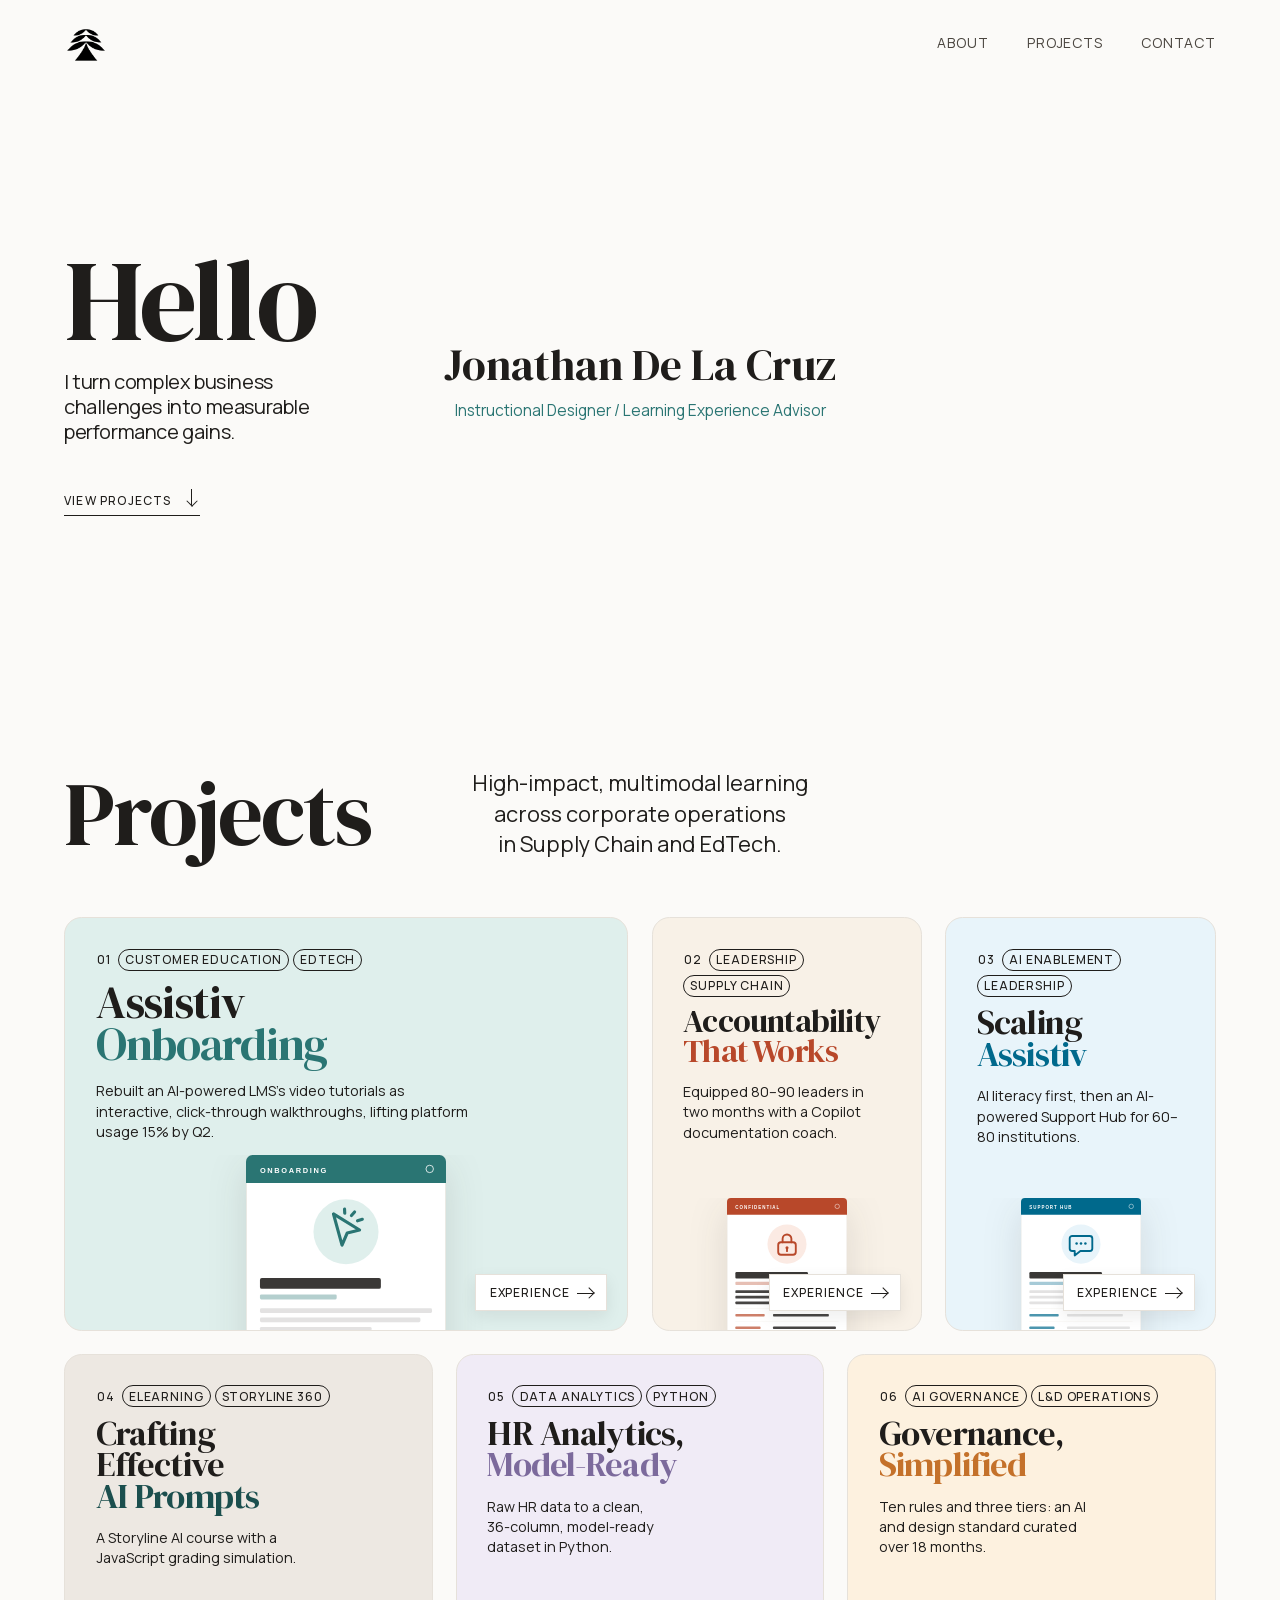
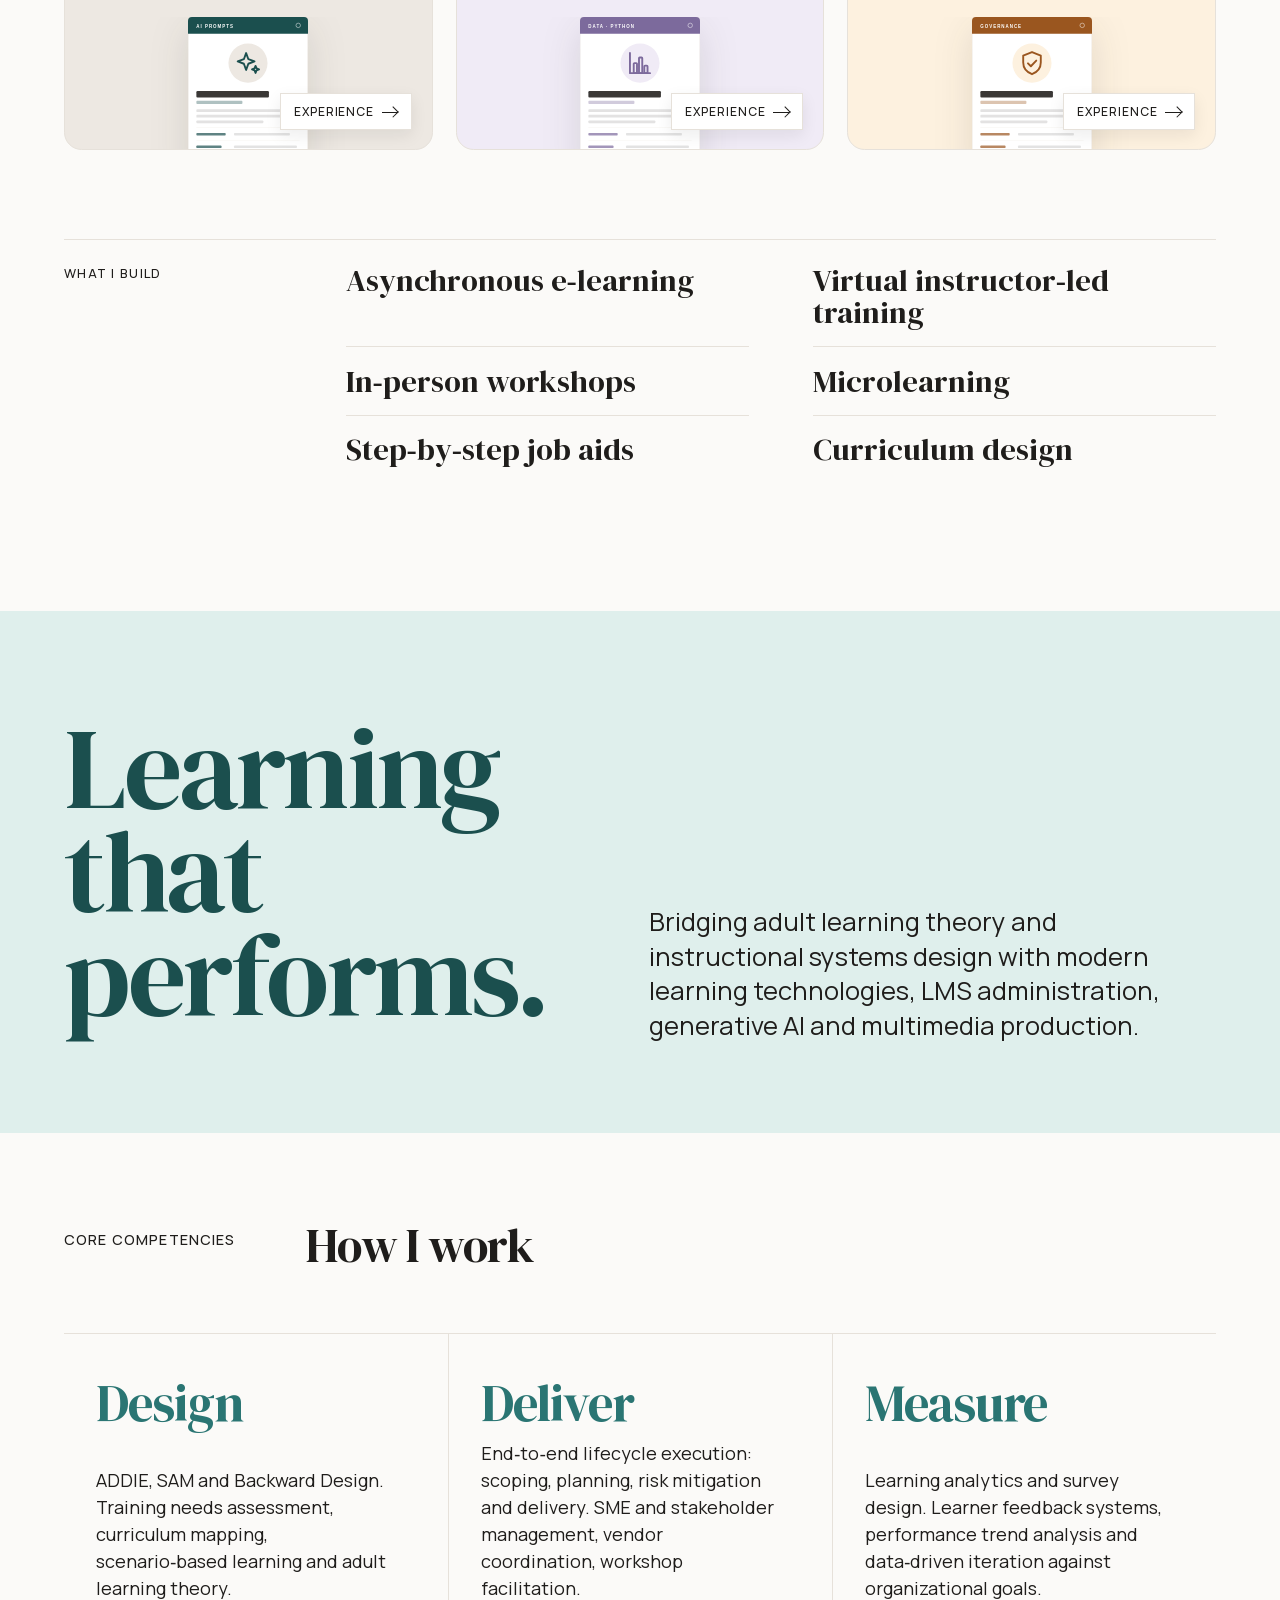
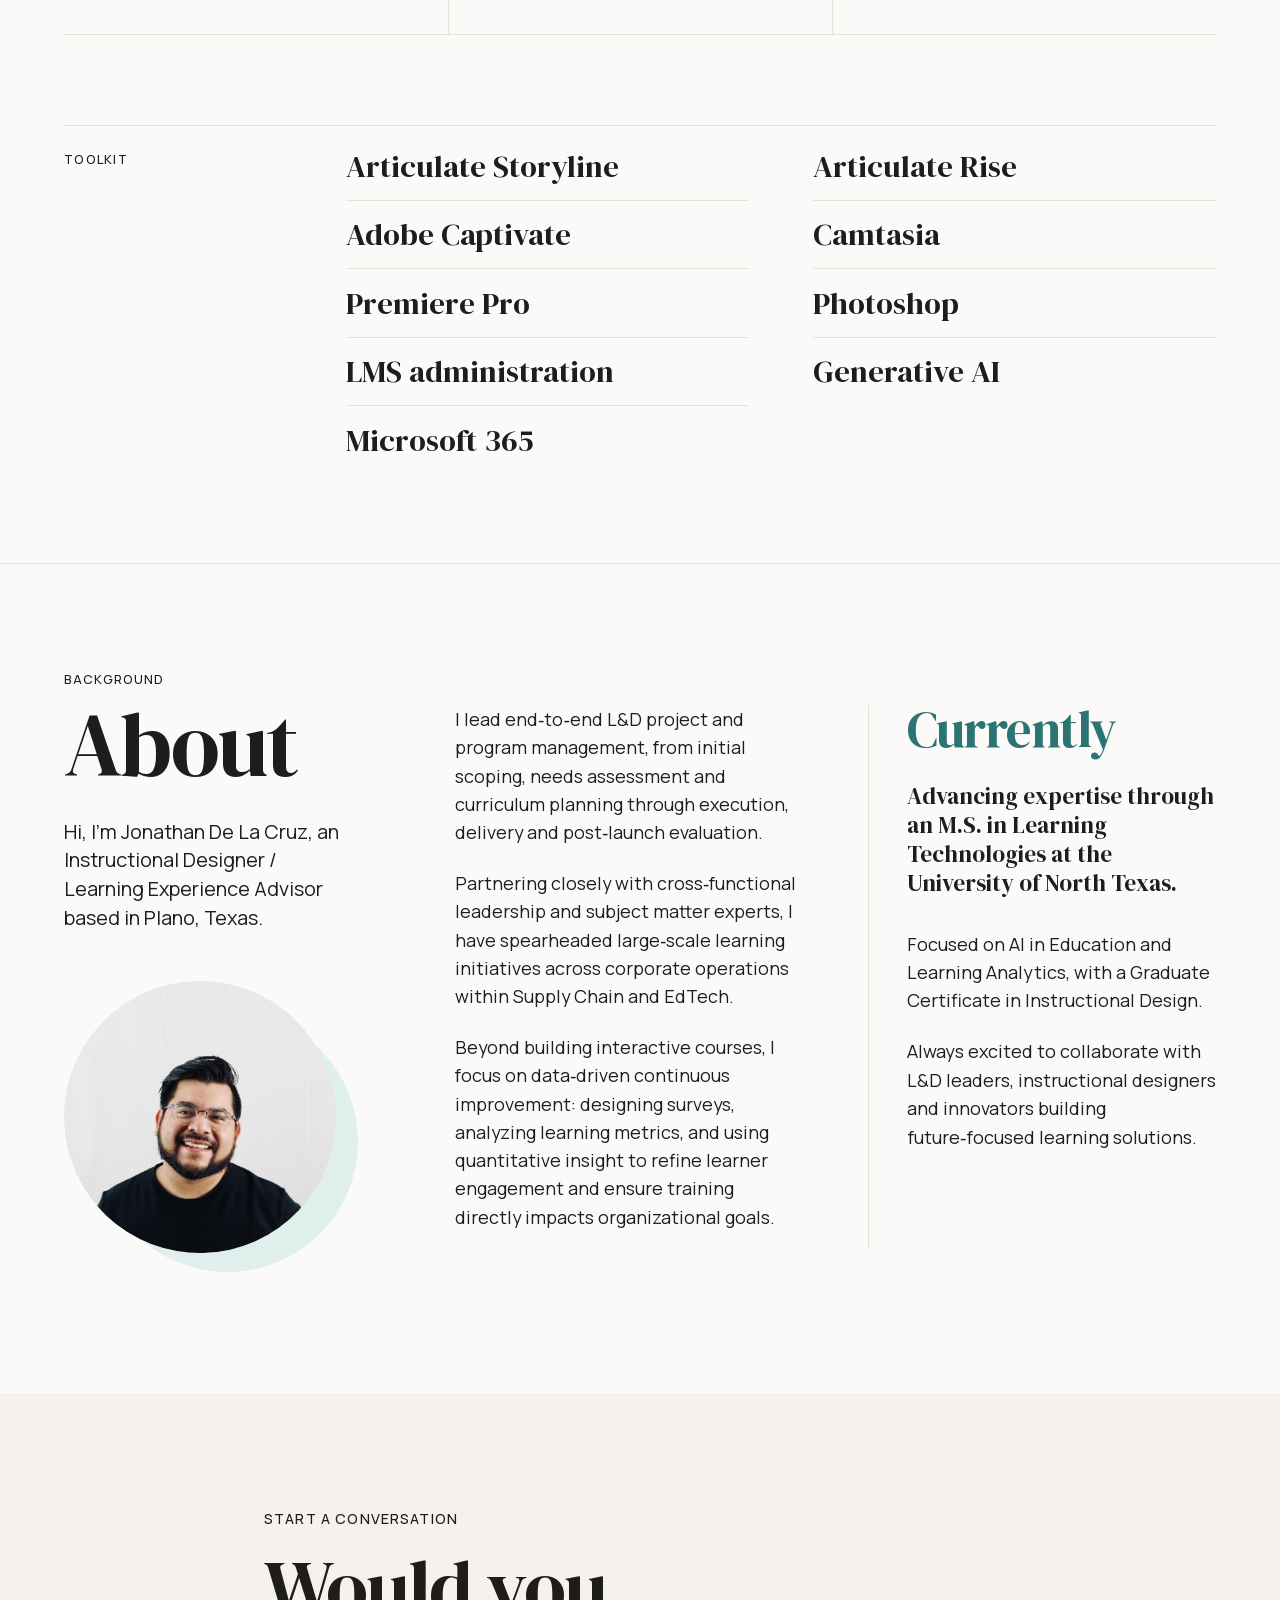
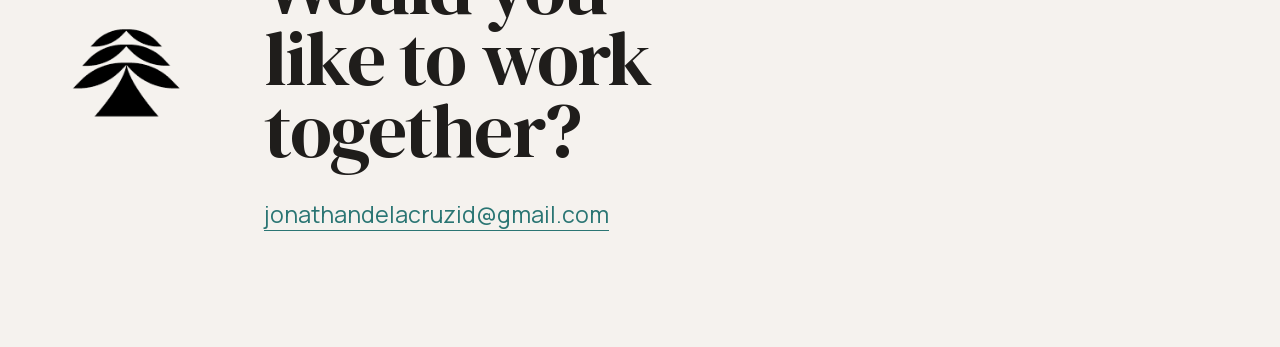
==== commit fd8af3e4: "Site updates: hero, tagline, demos, wording." ====
--- a/index.html
+++ b/index.html
@@ -3,10 +3,10 @@
 <head>
   <meta charset="UTF-8">
   <meta name="viewport" content="width=device-width, initial-scale=1">
-  <meta name="description" content="Portfolio of Jonathan De La Cruz — Instructional Designer based in Plano, Texas.">
+  <meta name="description" content="Portfolio of Jonathan De La Cruz, Instructional Designer based in Plano, Texas.">
   <link rel="icon" type="image/png" href="/brand/logo.png">
-  <title>Jonathan De La Cruz — Instructional Designer</title>
-  <link rel="stylesheet" href="/_astro/global.C__PRQxV.css?v=2026091125">
+  <title>Jonathan De La Cruz | Instructional Designer</title>
+  <link rel="stylesheet" href="/_astro/global.C__PRQxV.css?v=2026091131">
 </head>
 <body>
 <a class="skip-link" href="#top">Skip to main content</a>
@@ -29,14 +29,10 @@
       <h1 id="hero-title">I turn complex business challenges into measurable performance gains.</h1>
       <a class="hero-project-link" href="#projects">View projects <span class="ui-arrow ui-arrow-down" aria-hidden="true"></span></a>
     </div>
-    <!-- Interactive scratch panel. Scratching reveals the name and title underneath. -->
-    <div class="scratch-reveal" role="button" tabindex="0" aria-label="Scratch to reveal: Jonathan De La Cruz, Instructional Designer / Learning Experience Advisor">
-      <div class="scratch-underlay" aria-hidden="true">
-        <span class="scratch-name">Jonathan De La Cruz</span>
-        <span class="scratch-title">Instructional Designer / Learning Experience Advisor</span>
-      </div>
-      <canvas class="scratch-canvas" aria-hidden="true"></canvas>
-      <p class="scratch-prompt">Scratch to reveal</p>
+    <!-- Name and title, centred on the page and level with "Hello" -->
+    <div class="hero-identity">
+      <p class="hero-identity-name">Jonathan De La Cruz</p>
+      <p class="hero-identity-title">Instructional Designer / Learning Experience Advisor</p>
     </div>
   </section>
 
@@ -53,7 +49,7 @@
         <div class="tile-copy">
           <p class="tile-number"><span>01</span><span>Customer education</span><span>EdTech</span></p>
           <h3><a class="tile-main-link" href="/projects/01/">Assistiv<br><em>Onboarding</em></a></h3>
-          <p>Rebuilt an AI-powered LMS’s video tutorials as interactive, click-through walkthroughs — lifting platform usage 15% by Q2.</p>
+          <p>Rebuilt an AI-powered LMS’s video tutorials as interactive, click-through walkthroughs, lifting platform usage 15% by Q2.</p>
         </div>
         <div class="tile-art" aria-hidden="true"><img src="/images/cards/01.svg" alt=""></div>
         <a class="tile-experience" href="/projects/01/" aria-label="Experience: Assistiv Onboarding">Experience <span class="ui-arrow" aria-hidden="true"></span></a>
@@ -103,7 +99,7 @@
         <div class="tile-copy">
           <p class="tile-number"><span>06</span><span>AI governance</span><span>L&amp;D operations</span></p>
           <h3><a class="tile-main-link" href="/projects/06/">Governance,<br><em>Simplified</em></a></h3>
-          <p>Ten rules, three tiers — an AI and design standard curated over 18 months.</p>
+          <p>Ten rules and three tiers: an AI and design standard curated over 18 months.</p>
         </div>
         <div class="tile-art" aria-hidden="true"><img src="/images/cards/06.svg" alt=""></div>
         <a class="tile-experience" href="/projects/06/" aria-label="Experience: Governance, Simplified">Experience <span class="ui-arrow" aria-hidden="true"></span></a>
@@ -147,7 +143,7 @@
       </article>
       <article class="practice-item design">
         <h3>Deliver</h3>
-        <p>End&#8209;to&#8209;end lifecycle execution — scoping, planning, risk mitigation and delivery.
+        <p>End&#8209;to&#8209;end lifecycle execution: scoping, planning, risk mitigation and delivery.
           SME and stakeholder management, vendor coordination, workshop facilitation.</p>
       </article>
       <article class="practice-item experience">
@@ -185,7 +181,7 @@
     </figure>
     <div class="about-copy">
       <div class="about-story">
-        <p>I lead end&#8209;to&#8209;end L&amp;D project and program management — from initial scoping, needs
+        <p>I lead end&#8209;to&#8209;end L&amp;D project and program management, from initial scoping, needs
           assessment and curriculum planning through execution, delivery and post&#8209;launch evaluation.</p>
         <p>Partnering closely with cross&#8209;functional leadership and subject matter experts, I have
           spearheaded large&#8209;scale learning initiatives across corporate operations within Supply
@@ -218,76 +214,6 @@
 
 </main>
 
-<script type="module">
-  // Scratch-to-reveal hero panel. The cover color is read from the --blue
-  // token, so it follows the palette in _astro/global.C__PRQxV.css.
-  const panel = document.querySelector('.scratch-reveal');
-  const canvas = panel?.querySelector('.scratch-canvas');
-  if (panel instanceof HTMLElement && canvas instanceof HTMLCanvasElement) {
-    const ctx = canvas.getContext('2d');
-    let drawing = false;
-
-    const cover = () =>
-      getComputedStyle(document.documentElement).getPropertyValue('--accent').trim() || '#41B2A9';
-
-    // Repaint the cover only when the panel's width changes. Phones fire resize when the
-    // browser toolbar hides on scroll, which would otherwise wipe the scratch progress.
-    let paintedWidth = 0;
-    const resize = () => {
-      const box = panel.getBoundingClientRect();
-      if (Math.round(box.width) === paintedWidth) return;
-      paintedWidth = Math.round(box.width);
-      const dpr = Math.min(window.devicePixelRatio || 1, 2);
-      canvas.width = Math.round(box.width * dpr);
-      canvas.height = Math.round(box.height * dpr);
-      canvas.style.width = `${box.width}px`;
-      canvas.style.height = `${box.height}px`;
-      ctx?.setTransform(dpr, 0, 0, dpr, 0, 0);
-      if (ctx) {
-        ctx.globalCompositeOperation = 'source-over';
-        ctx.fillStyle = cover();
-        ctx.fillRect(0, 0, box.width, box.height);
-      }
-    };
-
-    const scratch = (event) => {
-      if (!ctx) return;
-      const box = canvas.getBoundingClientRect();
-      ctx.globalCompositeOperation = 'destination-out';
-      ctx.beginPath();
-      ctx.arc(event.clientX - box.left, event.clientY - box.top, Math.max(28, box.width * 0.07), 0, Math.PI * 2);
-      ctx.fill();
-      panel.classList.add('is-started');
-    };
-
-    canvas.addEventListener('pointerdown', (e) => { drawing = true; canvas.setPointerCapture(e.pointerId); scratch(e); });
-    canvas.addEventListener('pointermove', (e) => drawing && scratch(e));
-    // Once most of the cover is scratched away, clear the rest so small screens don't
-    // have to scratch every corner. Samples the canvas alpha on a coarse grid.
-    const clearedShare = () => {
-      if (!ctx) return 0;
-      const { width, height } = canvas;
-      const data = ctx.getImageData(0, 0, width, height).data;
-      let clear = 0, total = 0;
-      for (let y = 0; y < height; y += 12) for (let x = 0; x < width; x += 12) {
-        total++;
-        if (data[(y * width + x) * 4 + 3] < 128) clear++;
-      }
-      return total ? clear / total : 0;
-    };
-    canvas.addEventListener('pointerup', () => {
-      drawing = false;
-      if (clearedShare() > 0.45) panel.classList.add('is-revealed');
-    });
-    canvas.addEventListener('pointercancel', () => { drawing = false; });
-    panel.addEventListener('keydown', (e) => {
-      if (e.key === 'Enter' || e.key === ' ') { e.preventDefault(); panel.classList.add('is-revealed', 'is-started'); }
-    });
-
-    resize();
-    window.addEventListener('resize', resize, { passive: true });
-  }
-</script>
 
 </body>
 </html>
--- a/_astro/global.C__PRQxV.css
+++ b/_astro/global.C__PRQxV.css
@@ -214,73 +214,6 @@
 .hero-project-link:hover span {
   transform:translateY(.2rem)
 }
-.scratch-reveal {
-  z-index:3;
-  aspect-ratio:1.38;
-  cursor:crosshair;
-  touch-action:none;
-  width:clamp(23rem,38vw,34rem);
-  position:absolute;
-  bottom:clamp(3.5rem,7vh,5.5rem);
-  right:clamp(3rem,7vw,8rem);
-  overflow:hidden
-}
-.scratch-reveal:focus-visible {
-  outline:3px solid var(--teal-500);
-  outline-offset:.5rem
-}
-.scratch-underlay {
-  background:var(--paper-warm);
-  color:var(--teal-700);
-  clip-path:polygon(3% 7%,96% 0,100% 91%,7% 100%,0 54%);
-  flex-direction:column;
-  justify-content:center;
-  padding:clamp(2rem,4vw,4rem);
-  display:flex;
-  position:absolute;
-  inset:0;
-  overflow:hidden
-}
-.scratch-underlay span {
-  z-index:1;
-  font-family:var(--display);
-  font-size:clamp(2.4rem,4.2vw,4.8rem);
-  line-height:.88;
-  position:relative
-}
-.scratch-underlay span:nth-child(2) {
-  margin-left:12%
-}
-.scratch-underlay span:nth-child(3) {
-  margin-left:2%
-}
-.scratch-canvas {
-  z-index:2;
-  display:block;
-  position:absolute;
-  inset:0
-}
-.scratch-prompt {
-  z-index:3;
-  color:var(--accent-ink);
-  letter-spacing:.12em;
-  text-transform:uppercase;
-  pointer-events:none;
-  margin:0;
-  font-size:.7rem;
-  font-weight:500;
-  transition:opacity .25s;
-  position:absolute;
-  top:45%;
-  right:12%
-}
-.scratch-reveal.is-started .scratch-prompt {
-  opacity:0
-}
-.scratch-reveal.is-revealed .scratch-canvas {
-  opacity:0;
-  transition:opacity .45s
-}
 .hero-showcase {
   background:var(--paper-warm);
   min-width:0
@@ -1810,22 +1743,6 @@
   .hero-project-link {
     margin-top:2.75rem
   }
-  .scratch-reveal {
-    right:var(--gutter);
-    width:min(9.5rem,37vw);
-    top:5.8rem;
-    bottom:auto
-  }
-  .scratch-underlay {
-    padding:1rem
-  }
-  .scratch-underlay span {
-    font-size:clamp(.8rem,4.15vw,1.2rem)
-  }
-  .scratch-prompt {
-    font-size:.48rem;
-    right:8%
-  }
   .hero-showcase {
     display:block
   }
@@ -2943,7 +2860,7 @@
 .project-mosaic .project-tile--01 .tile-copy>p:last-child {
   max-width:42ch
 }
-/* ============ Hero: "Hello" + centred scratch reveal ============ */
+/* ============ Hero: "Hello" + name and title ============ */
 .hero-hello {
   margin:0 0 1rem;
   font-family:var(--display);
@@ -2953,90 +2870,63 @@
   letter-spacing:-.02em;
   color:var(--ink)
 }
-.scratch-underlay {
+/* Name and title: plain lettering, centred. */
+.hero-identity {
+  text-align:center;
+  flex-direction:column;
   align-items:center;
   gap:.7rem;
-  text-align:center
-}
-.scratch-reveal .scratch-underlay .scratch-name {
-  margin:0;
+  display:flex
+}
+.hero-identity p {
+  margin:0
+}
+.hero-identity-name {
   font-family:var(--display);
-  font-size:clamp(1.6rem, 2.9vw, 2.8rem);
+  font-size:clamp(2.2rem, 3.4vw, 3.4rem);
   line-height:1.05;
   text-wrap:balance;
   color:var(--ink)
 }
-.scratch-reveal .scratch-underlay .scratch-title {
-  margin:0;
+.hero-identity-title {
   font-family:var(--sans);
-  font-size:clamp(.78rem, 1vw, 1rem);
+  font-size:clamp(.95rem, 1.2vw, 1.2rem);
   line-height:1.45;
   text-wrap:balance;
   color:var(--teal-700)
 }
-.scratch-reveal .scratch-prompt {
-  inset:50% auto auto 50%;
-  transform:translate(-50%, -50%);
-  white-space:nowrap
+/* Phones: name and title centred above "Hello". */
+.hero {
+  flex-direction:column;
+  display:flex
+}
+.hero .hero-identity {
+  order:-1;
+  align-self:center;
+  width:calc(100vw - 2 * var(--gutter));
+  margin-top:7rem
+}
+.hero .hero-copy {
+  min-height:0;
+  padding-top:2.5rem
 }
 @media (width<=800px) {
   .hero-hello {
     font-size:clamp(3.5rem, 17vw, 5rem)
   }
-  .scratch-underlay {
-    gap:.3rem
-  }
-  .scratch-reveal .scratch-underlay .scratch-name {
-    font-size:clamp(.85rem, 4vw, 1.05rem)
-  }
-  .scratch-reveal .scratch-underlay .scratch-title {
-    font-size:.56rem;
-    line-height:1.3
-  }
-}
-/* Scratch panel: centred at the top of the hero, in the page flow (not floating), so it
-   can never overlap "Hello" and the headline, which follow directly below it. */
-.hero {
-  flex-direction:column;
-  display:flex
-}
-.hero .scratch-reveal {
-  inset:auto;
-  order:-1;
-  align-self:center;
-  width:clamp(24rem, 46vw, 40rem);
-  margin-top:clamp(6.5rem, 13vh, 9rem);
-  position:relative
-}
-.hero .hero-copy {
-  min-height:0;
-  padding-top:clamp(2.5rem, 5vh, 4rem)
-}
-.scratch-reveal .scratch-underlay .scratch-name {
-  font-size:clamp(2.2rem, 3.6vw, 3.4rem)
-}
-.scratch-reveal .scratch-underlay .scratch-title {
-  font-size:clamp(.95rem, 1.3vw, 1.25rem)
-}
-@media (width<=800px) {
-  .hero .scratch-reveal {
-    width:calc(100vw - 2 * var(--gutter));
-    margin-top:6rem
-  }
-  .hero .hero-copy {
-    min-height:0;
-    padding-top:2.5rem
-  }
-  .scratch-reveal .scratch-underlay .scratch-name {
+  .hero-identity {
+    gap:.35rem
+  }
+  .hero-identity-name {
     font-size:clamp(1.35rem, 6.8vw, 1.9rem)
   }
-  .scratch-reveal .scratch-underlay .scratch-title {
+  .hero-identity-title {
     font-size:clamp(.8rem, 3.6vw, .95rem)
   }
 }
-/* Hero on tablets and up: "Hello" and the scratch panel share one row. Equal 1fr side
-   columns centre the panel on the page; align-items:center puts it at the same height as
-   the Hello block. The panel's width is capped so it always clears the copy on its left. */
+/* Tablets and up: "Hello" and the name share one row. Equal 1fr side columns centre the
+   name on the page; align-items:center puts it at the same height as the Hello block. Its
+   width is capped so it always clears the copy on its left. */
 @media (width>800px) {
   .hero {
     grid-template-columns:1fr auto 1fr;
@@ -3046,29 +2936,13 @@
   }
   .hero .hero-copy {
     grid-area:1/1;
-    min-height:0;
     padding:clamp(2rem, 5vh, 4rem) 1.5rem clamp(2rem, 5vh, 4rem) var(--gutter)
   }
-  .hero .scratch-reveal {
+  .hero .hero-identity {
     grid-area:1/2;
     align-self:center;
     width:clamp(20rem, 40vw, 38rem);
     margin:0
-  }
-}
-/* The reveal shows only the lettering — no paper panel behind it. The teal scratch
-   cover (the canvas) is unchanged. */
-.scratch-underlay {
-  background:none;
-  clip-path:none;
-  padding:clamp(1.25rem, 2.5vw, 2.5rem)
-}
-@media (width>800px) {
-  .scratch-reveal .scratch-underlay .scratch-name {
-    font-size:clamp(2.2rem, 3.4vw, 3.4rem)
-  }
-  .scratch-reveal .scratch-underlay .scratch-title {
-    font-size:clamp(.95rem, 1.2vw, 1.2rem)
   }
 }
 /* "Next case study" link: title and arrow only — no underline. The underline sat low
@@ -3261,8 +3135,7 @@
   outline:3px solid var(--teal-700);
   outline-offset:4px
 }
-a:focus-visible,
-.scratch-reveal:focus-visible {
+a:focus-visible {
   outline-color:var(--teal-700)
 }
 /* Readable labels: nothing below 12px. */
@@ -3285,9 +3158,6 @@
 .matrix thead th:first-child,
 .matrix tbody th {
   font-size:.78rem
-}
-.scratch-reveal .scratch-prompt {
-  font-size:clamp(.8rem, 1.1vw, .95rem)
 }
 /* Tap targets: small links get a 44px-tall hit area without changing their look. */
 .site-header nav a,
@@ -3335,12 +3205,6 @@
     display:none
   }
 }
-/* Phones: vertical swipes on the scratch panel scroll the page; sideways strokes scratch. */
-@media (pointer:coarse) {
-  .scratch-reveal {
-    touch-action:pan-y
-  }
-}
 /* Reduced motion: no transitions or animations. */
 @media (prefers-reduced-motion:reduce) {
   *, *::before, *::after {
@@ -3385,3 +3249,174 @@
     font-size:clamp(2.4rem, 13vw, 3rem)
   }
 }
+/* Projects heading row. Phones and tablets: the tagline sits under "Projects", aligned
+   left. Desktops (1200px+ with a mouse or trackpad, so iPads never qualify): the tagline
+   is centred on the page, level with "Projects" (the same composition as the hero). The
+   side columns are 1fr, so "Projects" always keeps its room. */
+@media (width>800px) {
+  .project-index-heading {
+    grid-template-columns:1fr;
+    align-items:start;
+    gap:1.25rem
+  }
+}
+@media (width>=1200px) and (hover:hover) and (pointer:fine) {
+  .project-index-heading {
+    grid-template-columns:1fr auto 1fr;
+    align-items:center;
+    column-gap:1.5rem
+  }
+  .project-index-heading h2 {
+    grid-area:1/1
+  }
+  .project-index-heading p {
+    grid-area:1/2;
+    width:clamp(16rem, 34vw, 34rem);
+    max-width:none;
+    text-align:center;
+    text-wrap:balance
+  }
+}
+/* ============ Modal: full-screen toggle ============
+   Shown under documents (video players and Arcade demos don't get it). The full-screen
+   layout fills the screen with a slim dark bar for "Exit full screen" and Close. */
+.pm-tools {
+  margin-top:.9rem;
+  flex-wrap:wrap;
+  justify-content:center;
+  align-items:center;
+  gap:.5rem 1rem;
+  display:flex
+}
+.pm-expand {
+  min-height:44px;
+  padding:.55rem 1.1rem;
+  font:inherit;
+  font-size:.85rem;
+  font-weight:600;
+  color:var(--pm-strong);
+  background:#FFFFFF;
+  border:1px solid var(--line);
+  border-radius:999px;
+  cursor:pointer;
+  align-items:center;
+  gap:.5rem;
+  transition:border-color .2s, background .2s;
+  display:inline-flex
+}
+.pm-expand:hover {
+  border-color:var(--pm-strong)
+}
+.pm-expand:focus-visible {
+  outline:3px solid var(--pm-strong);
+  outline-offset:3px
+}
+.pm-expand .i-collapse,
+.pm--full .pm-expand .i-expand {
+  display:none
+}
+.pm--full .pm-expand .i-collapse {
+  display:inline
+}
+.pm.pm--full {
+  width:100vw;
+  height:100vh;
+  height:100dvh;
+  max-width:none;
+  max-height:none;
+  margin:0;
+  inset:0;
+  background:var(--ink);
+  border-radius:0;
+  overflow:hidden
+}
+.pm--full .pm-card {
+  height:100%;
+  flex-direction:column;
+  display:flex
+}
+.pm--full .pm-header {
+  flex:none;
+  height:3.5rem;
+  background:var(--ink);
+  border-radius:0
+}
+.pm--full .pm-close {
+  top:50%;
+  transform:translateY(-50%)
+}
+.pm--full .pm-avatar,
+.pm--full .pm-title,
+.pm--full .pm-category,
+.pm--full .pm-desc,
+.pm--full .pm-source {
+  display:none
+}
+.pm--full .pm-body,
+.pm--full .pm-player {
+  flex:1;
+  min-height:0;
+  margin:0;
+  padding:0;
+  flex-direction:column;
+  display:flex
+}
+.pm--full .pm-frame {
+  flex:1;
+  width:100%;
+  height:auto;
+  aspect-ratio:auto;
+  margin:0;
+  border-radius:0
+}
+.pm--full .pm-tools {
+  z-index:2;
+  height:3.5rem;
+  margin:0;
+  padding:0 .75rem;
+  flex-wrap:nowrap;
+  justify-content:flex-start;
+  position:fixed;
+  top:0;
+  left:0;
+  right:3.75rem
+}
+.pm--full .pm-expand {
+  flex:none;
+  color:#FFFFFF;
+  background:#ffffff1f;
+  border-color:#ffffff4d
+}
+.pm--full .pm-expand:focus-visible {
+  outline-color:#FFFFFF
+}
+/* Phones held sideways: a thinner bar leaves more height for the demo. */
+@media (orientation:landscape) and (max-height:500px) {
+  .pm--full .pm-header,
+  .pm--full .pm-tools {
+    height:2.9rem
+  }
+  .pm--full .pm-expand {
+    min-height:36px;
+    padding-block:.35rem
+  }
+}
+/* Arcade demos on phones and tablets: a note that they're built for larger screens.
+   Laptops and desktops never see it. */
+.pm-device-note {
+  display:none
+}
+@media (pointer:coarse) {
+  .pm--arcade .pm-device-note {
+    max-width:36rem;
+    margin:.9rem auto 0;
+    padding:.7rem 1rem;
+    font-size:.82rem;
+    line-height:1.5;
+    color:var(--ink);
+    background:var(--pm-tint);
+    border-radius:.7rem;
+    text-align:center;
+    display:block
+  }
+}
